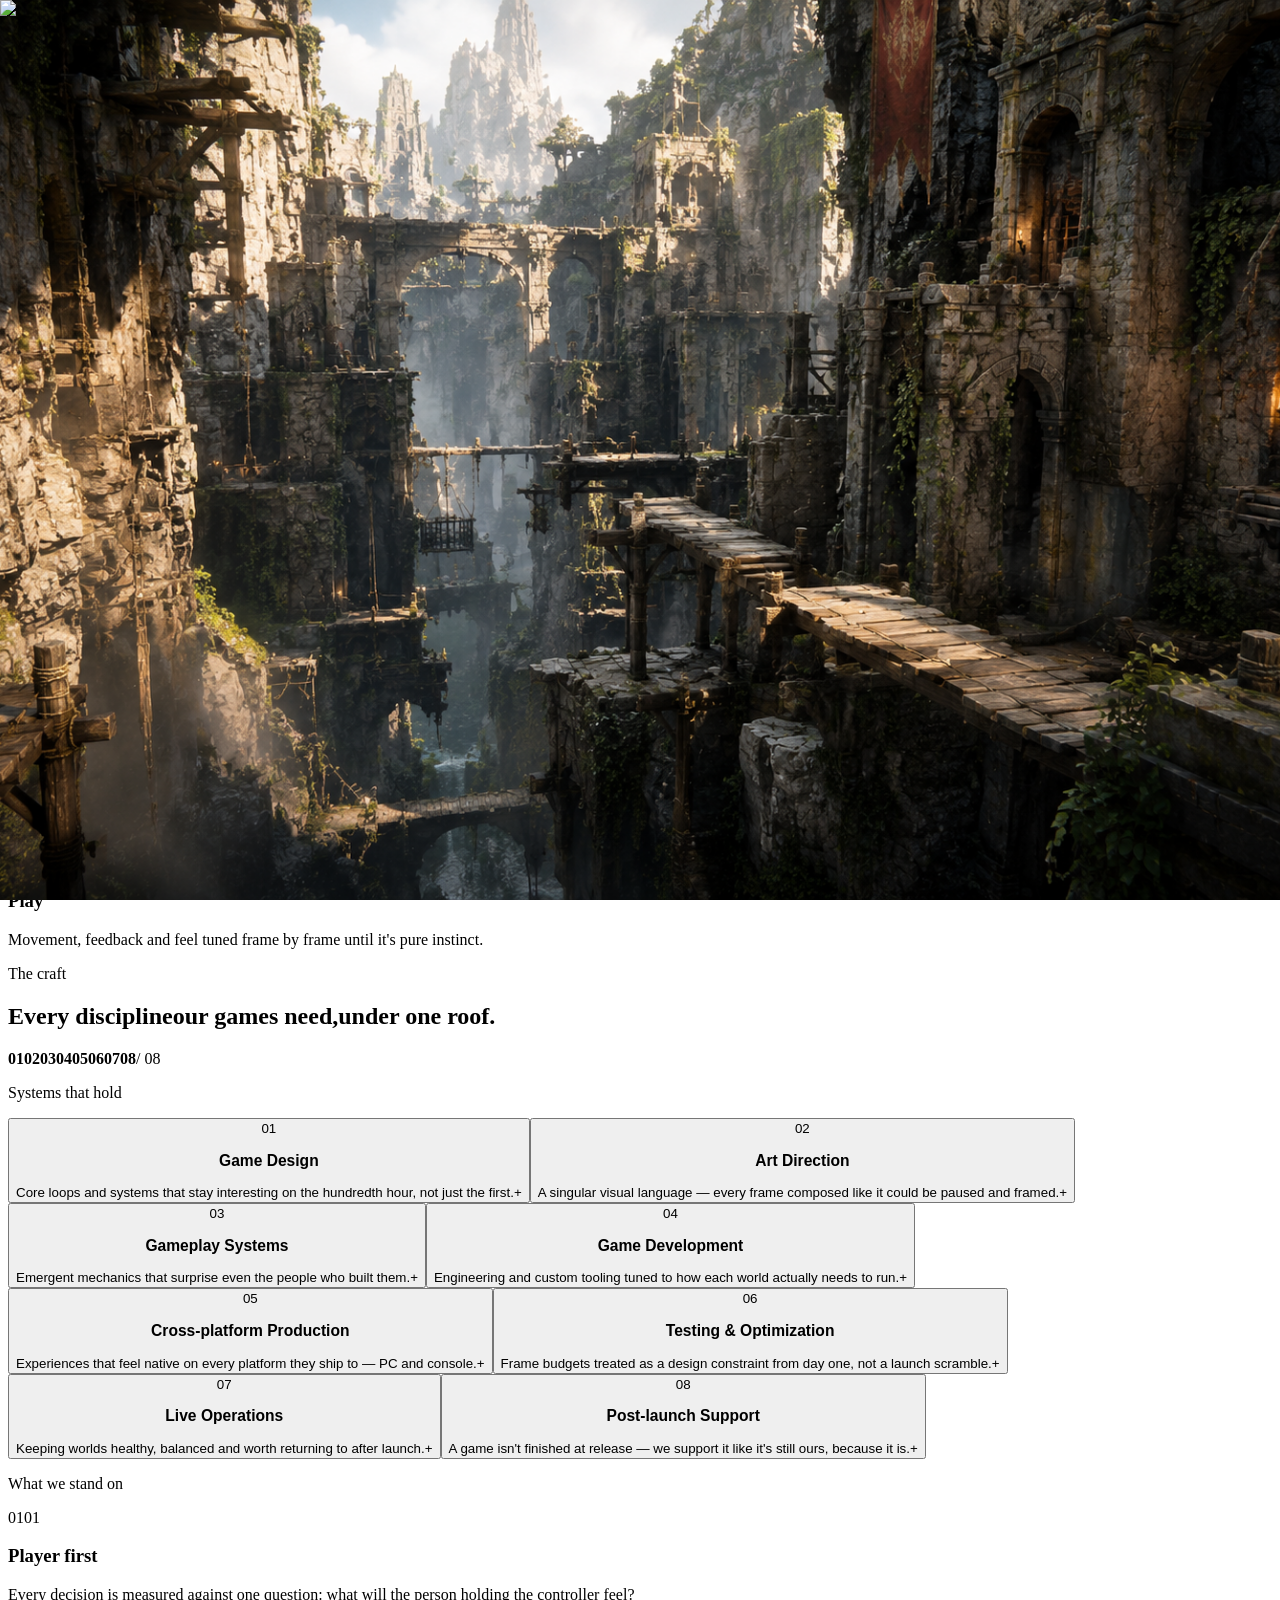
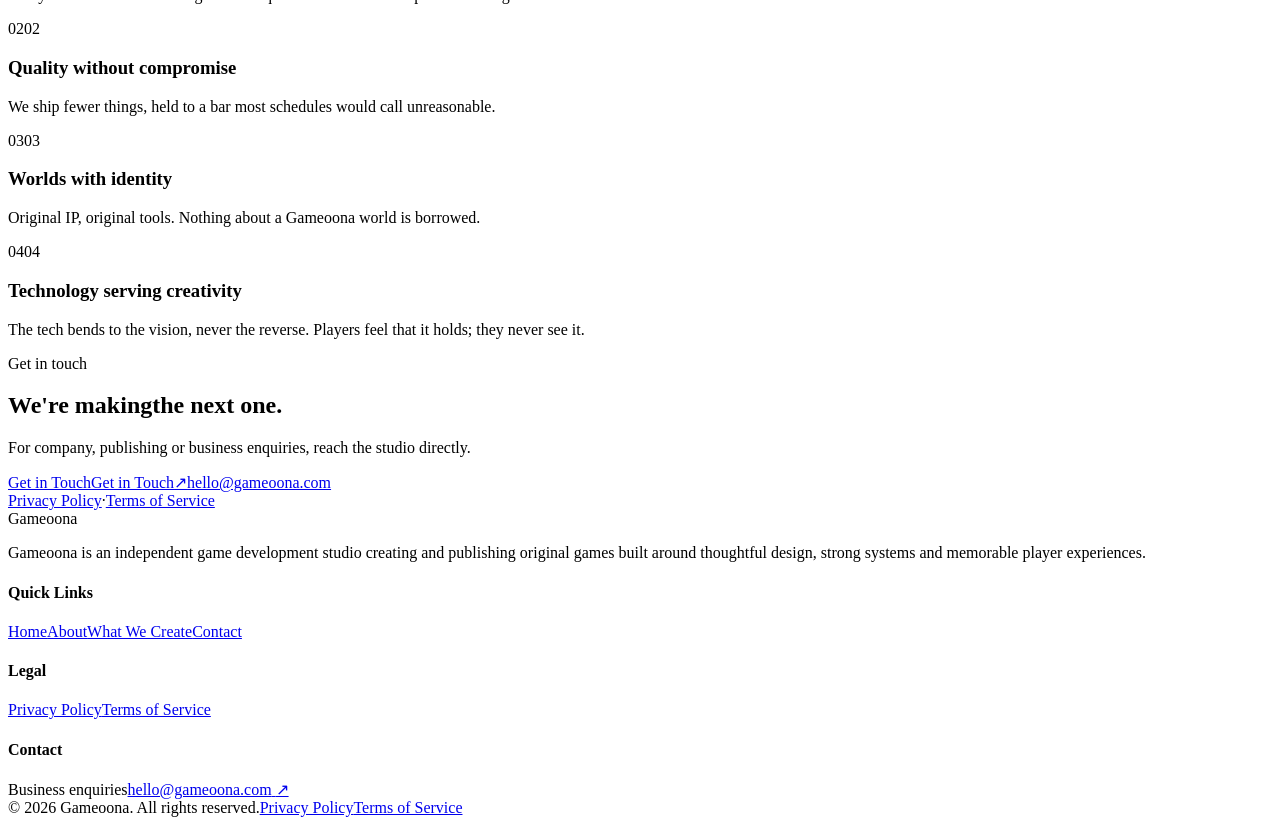
==== index.html @ 7d23e883 "Add files via upload" ====
<!DOCTYPE html><html lang="en"><head><meta charSet="utf-8"/><meta name="viewport" content="width=device-width, initial-scale=1"/><link rel="preload" as="image" href="/1.png" fetchPriority="high"/><link rel="preload" as="image" href="/2.png" fetchPriority="high"/><link rel="preload" as="image" href="/3.png" fetchPriority="high"/><link rel="preload" as="image" href="/4.png" fetchPriority="high"/><link rel="preload" as="image" href="/craft/1.png" fetchPriority="high"/><link rel="preload" as="image" href="/craft/2.png" fetchPriority="high"/><link rel="preload" as="image" href="/craft/3.png" fetchPriority="high"/><link rel="preload" as="image" href="/craft/4.png" fetchPriority="high"/><link rel="preload" as="image" href="/craft/5.png" fetchPriority="high"/><link rel="preload" as="image" href="/craft/6.png" fetchPriority="high"/><link rel="preload" as="image" href="/craft/7.png" fetchPriority="high"/><link rel="preload" as="image" href="/craft/8.png" fetchPriority="high"/><link rel="stylesheet" href="/_next/static/css/7103b9f3a4c40c11.css" data-precedence="next"/><link rel="preload" as="script" fetchPriority="low" href="/_next/static/chunks/webpack-c81f7fd28659d64f.js"/><script src="/_next/static/chunks/fd9d1056-805ce2f024bd6d69.js" async=""></script><script src="/_next/static/chunks/117-e9a2f00014641e7a.js" async=""></script><script src="/_next/static/chunks/main-app-526514542cf8f30d.js" async=""></script><script src="/_next/static/chunks/c15bf2b0-7971b3d333b0cf68.js" async=""></script><script src="/_next/static/chunks/994-3647bd46915f6230.js" async=""></script><script src="/_next/static/chunks/284-f1a0d2b41ed24796.js" async=""></script><script src="/_next/static/chunks/145-cc721a6d0f3219e4.js" async=""></script><script src="/_next/static/chunks/app/page-325a786f42f9923d.js" async=""></script><script src="/_next/static/chunks/app/layout-a9d762c11824424a.js" async=""></script><meta name="theme-color" content="#0A0A0A"/><title>Gameoona — Independent Game Development Studio</title><meta name="description" content="Gameoona Technologies LLC is an independent game development studio that creates and publishes its own original games and immersive interactive worlds."/><meta property="og:title" content="Gameoona — Independent Game Development Studio"/><meta property="og:description" content="Gameoona Technologies LLC is an independent game development studio creating and publishing its own original games."/><meta property="og:site_name" content="Gameoona"/><meta property="og:type" content="website"/><meta name="twitter:card" content="summary"/><meta name="twitter:title" content="Gameoona — Independent Game Development Studio"/><meta name="twitter:description" content="Gameoona Technologies LLC is an independent game development studio creating and publishing its own original games."/><link rel="icon" href="/favicon.svg"/><script src="/_next/static/chunks/polyfills-42372ed130431b0a.js" noModule=""></script></head><body><noscript><style>
            [data-fade],[data-stagger]&gt;*{opacity:1!important}
            .line-mask&gt;span,[data-hl]&gt;span{transform:none!important}
            .hero__bg{opacity:1!important}
            .w{opacity:1!important}
          </style></noscript><a href="#main" class="skip">Skip to content</a><header class="header"><div class="header__inner"><a class="brand" aria-label="Gameoona home" href="/"><span class="mk" aria-hidden="true"></span>GAMEOONA</a><nav class="nav" aria-label="Primary"><a aria-current="page" href="/">Home</a><a href="/privacy/">Privacy</a><a href="/terms/">Terms</a></nav><div class="header__right"><a class="tlink" href="mailto:hello@gameoona.com">Get in touch <span class="arrow" aria-hidden="true">↗</span></a><button class="burger" aria-label="Open menu" aria-expanded="false" aria-controls="mobile-menu"><span></span><span></span></button></div></div></header><div class="menu" id="mobile-menu" role="dialog" aria-modal="false" aria-hidden="true"><nav class="menu__links" aria-label="Mobile"><a href="/">Home</a><a href="/privacy/">Privacy</a><a href="/terms/">Terms</a><a href="mailto:hello@gameoona.com">Contact</a></nav><div class="menu__foot"><span>Gameoona Technologies LLC</span><span>hello@gameoona.com</span></div></div><main id="main"><section class="hero"><div class="hero__bg" aria-hidden="true"></div><div class="wrap hero__inner"><div class="hero__content"><p class="hero__eyebrow" data-hero-fade="true" data-hero-label="true">Independent Game Development Studio</p><h1 class="hero__title"><span class="line-mask" data-hl="true"><span>We make</span></span><span class="line-mask" data-hl="true"><span>worlds worth</span></span><span class="line-mask" data-hl="true"><span><em>remembering</em>.</span></span></h1><p class="hero__copy" data-hero-fade="true" data-hero-copy="true">Gameoona Technologies LLC is an independent game development studio. We create and publish our own original games — immersive worlds designed around a single feeling, then built outward from it.</p><div class="hero__actions" data-hero-fade="true" data-hero-actions="true"><span style="display:inline-flex;transition:transform .4s cubic-bezier(.16,1,.3,1)"><a href="#contact" class="btn"><span class="btn__label"><span>Get in touch</span><span>Get in touch</span></span><span class="arrow" aria-hidden="true">↗</span></a></span><a href="#studio-statement" class="btn-sec">Learn about Gameoona</a></div></div></div></section><div class="marquee" aria-hidden="true"><div class="marquee__track"><span>Original Games</span><span>Immersive Worlds</span><span>Gameplay Craft</span><span>Player Experience</span><span>Made In-House</span><span>Original Games</span><span>Immersive Worlds</span><span>Gameplay Craft</span><span>Player Experience</span><span>Made In-House</span></div></div><section class="bg-warm pad-y" aria-labelledby="studio-statement"><div class="wrap grid12"><p class="label label--line statement__label" data-fade="true">The studio</p><h2 id="studio-statement" class="statement__big"><span data-words="true">Anyone can ship a game. We are here to make the one you replay in your head years later — the world, the weight of a choice, the exact second everything changed.</span></h2><p class="statement__para" data-fade="true">We design the emotion before the mechanic, build our own worlds and tools, and hold every release to a single standard: it has to be remembered.</p></div></section><section class="hproj bg-black" id="work" aria-label="What the studio obsesses over"><div class="hproj__pin"><h2 class="hproj__title">What we obsess over</h2><div class="hproj__track"><article class="hpanel is-active" data-cursor="Drag"><div class="hpanel__media"><img alt="Atmosphere" fetchPriority="high" decoding="async" data-nimg="fill" style="position:absolute;height:100%;width:100%;left:0;top:0;right:0;bottom:0;object-fit:cover;object-position:center;color:transparent" src="/1.png"/></div><div class="hpanel__overlay"></div><div class="hpanel__inner"><span class="num">01<!-- --> / 0<!-- -->4</span><h3>Atmosphere</h3><p>Worlds you feel before you understand them — mood, light and silence doing the heavy lifting.</p></div></article><article class="hpanel" data-cursor="Drag"><div class="hpanel__media"><img alt="Systems" fetchPriority="high" decoding="async" data-nimg="fill" style="position:absolute;height:100%;width:100%;left:0;top:0;right:0;bottom:0;object-fit:cover;object-position:center;color:transparent" src="/2.png"/></div><div class="hpanel__overlay"></div><div class="hpanel__inner"><span class="num">02<!-- --> / 0<!-- -->4</span><h3>Systems</h3><p>Mechanics deep enough to surprise even the people who built them.</p></div></article><article class="hpanel" data-cursor="Drag"><div class="hpanel__media"><img alt="Story" fetchPriority="high" decoding="async" data-nimg="fill" style="position:absolute;height:100%;width:100%;left:0;top:0;right:0;bottom:0;object-fit:cover;object-position:center;color:transparent" src="/3.png"/></div><div class="hpanel__overlay"></div><div class="hpanel__inner"><span class="num">03<!-- --> / 0<!-- -->4</span><h3>Story</h3><p>Moments and choices that cost the player something real.</p></div></article><article class="hpanel" data-cursor="Drag"><div class="hpanel__media"><img alt="Play" fetchPriority="high" decoding="async" data-nimg="fill" style="position:absolute;height:100%;width:100%;left:0;top:0;right:0;bottom:0;object-fit:cover;object-position:center;color:transparent" src="/4.png"/></div><div class="hpanel__overlay"></div><div class="hpanel__inner"><span class="num">04<!-- --> / 0<!-- -->4</span><h3>Play</h3><p>Movement, feedback and feel tuned frame by frame until it&#x27;s pure instinct.</p></div></article></div><div class="hproj__progress"><i></i></div></div></section><section class="caps bg-warm2" aria-labelledby="capes-title"><div class="caps__sticky"><div class="caps__heading"><p class="label label--line" data-fade="true">The craft</p><h2 class="caps__heading-t" id="capes-title" data-reveal=""><span class="line-mask"><span>Every discipline</span></span><span class="line-mask"><span>our games need,</span></span><span class="line-mask"><span>under one roof.</span></span></h2></div><div class="caps__content"><div class="capes__visual"><div class="vis is-active"><img alt="Game design" fetchPriority="high" decoding="async" data-nimg="fill" style="position:absolute;height:100%;width:100%;left:0;top:0;right:0;bottom:0;object-fit:cover;object-position:center;color:transparent" src="/craft/1.png"/></div><div class="vis"><img alt="Art direction" fetchPriority="high" decoding="async" data-nimg="fill" style="position:absolute;height:100%;width:100%;left:0;top:0;right:0;bottom:0;object-fit:cover;object-position:center;color:transparent" src="/craft/2.png"/></div><div class="vis"><img alt="Gameplay systems" fetchPriority="high" decoding="async" data-nimg="fill" style="position:absolute;height:100%;width:100%;left:0;top:0;right:0;bottom:0;object-fit:cover;object-position:center;color:transparent" src="/craft/3.png"/></div><div class="vis"><img alt="Game development" fetchPriority="high" decoding="async" data-nimg="fill" style="position:absolute;height:100%;width:100%;left:0;top:0;right:0;bottom:0;object-fit:cover;object-position:center;color:transparent" src="/craft/4.png"/></div><div class="vis"><img alt="Cross-platform production" fetchPriority="high" decoding="async" data-nimg="fill" style="position:absolute;height:100%;width:100%;left:0;top:0;right:0;bottom:0;object-fit:cover;object-position:center;color:transparent" src="/craft/5.png"/></div><div class="vis"><img alt="Testing and optimization" fetchPriority="high" decoding="async" data-nimg="fill" style="position:absolute;height:100%;width:100%;left:0;top:0;right:0;bottom:0;object-fit:cover;object-position:center;color:transparent" src="/craft/6.png"/></div><div class="vis"><img alt="Live operations" fetchPriority="high" decoding="async" data-nimg="fill" style="position:absolute;height:100%;width:100%;left:0;top:0;right:0;bottom:0;object-fit:cover;object-position:center;color:transparent" src="/craft/7.png"/></div><div class="vis"><img alt="Post-launch support" fetchPriority="high" decoding="async" data-nimg="fill" style="position:absolute;height:100%;width:100%;left:0;top:0;right:0;bottom:0;object-fit:cover;object-position:center;color:transparent" src="/craft/8.png"/></div><div class="capes__hud" aria-hidden="true"><div class="capes__counter"><span class="capes__count"><span class="roll"><b>01</b><b>02</b><b>03</b><b>04</b><b>05</b><b>06</b><b>07</b><b>08</b></span></span><span class="capes__count-total">/ <!-- -->08</span></div><p class="capes__caption">Systems that hold</p></div><div class="capes__progress" aria-hidden="true"><i></i></div></div><div class="capes__list" role="list"><button type="button" class="cape is-active" role="listitem" aria-expanded="true"><span class="no">01</span><span class="cape__t"><h3>Game Design</h3><span class="cape__desc"><span>Core loops and systems that stay interesting on the hundredth hour, not just the first.</span></span></span><span class="plus" aria-hidden="true">+</span></button><button type="button" class="cape" role="listitem" aria-expanded="false"><span class="no">02</span><span class="cape__t"><h3>Art Direction</h3><span class="cape__desc"><span>A singular visual language — every frame composed like it could be paused and framed.</span></span></span><span class="plus" aria-hidden="true">+</span></button><button type="button" class="cape" role="listitem" aria-expanded="false"><span class="no">03</span><span class="cape__t"><h3>Gameplay Systems</h3><span class="cape__desc"><span>Emergent mechanics that surprise even the people who built them.</span></span></span><span class="plus" aria-hidden="true">+</span></button><button type="button" class="cape" role="listitem" aria-expanded="false"><span class="no">04</span><span class="cape__t"><h3>Game Development</h3><span class="cape__desc"><span>Engineering and custom tooling tuned to how each world actually needs to run.</span></span></span><span class="plus" aria-hidden="true">+</span></button><button type="button" class="cape" role="listitem" aria-expanded="false"><span class="no">05</span><span class="cape__t"><h3>Cross-platform Production</h3><span class="cape__desc"><span>Experiences that feel native on every platform they ship to — PC and console.</span></span></span><span class="plus" aria-hidden="true">+</span></button><button type="button" class="cape" role="listitem" aria-expanded="false"><span class="no">06</span><span class="cape__t"><h3>Testing &amp; Optimization</h3><span class="cape__desc"><span>Frame budgets treated as a design constraint from day one, not a launch scramble.</span></span></span><span class="plus" aria-hidden="true">+</span></button><button type="button" class="cape" role="listitem" aria-expanded="false"><span class="no">07</span><span class="cape__t"><h3>Live Operations</h3><span class="cape__desc"><span>Keeping worlds healthy, balanced and worth returning to after launch.</span></span></span><span class="plus" aria-hidden="true">+</span></button><button type="button" class="cape" role="listitem" aria-expanded="false"><span class="no">08</span><span class="cape__t"><h3>Post-launch Support</h3><span class="cape__desc"><span>A game isn&#x27;t finished at release — we support it like it&#x27;s still ours, because it is.</span></span></span><span class="plus" aria-hidden="true">+</span></button></div></div></div></section><section class="stand bg-warm" aria-labelledby="stand-title"><div class="stand__stage"><div class="wrap stand__head"><p class="label label--line stand__label" id="stand-title">What we stand on</p><span class="stand__progress" aria-hidden="true"><i></i></span></div><div class="stand__cross" aria-hidden="true"></div><div class="wrap stand__grid"><div class="principle p0"><span class="principle__bg" aria-hidden="true">01</span><span class="principle__no">01</span><h3 class="principle__title">Player first</h3><p class="principle__text">Every decision is measured against one question: what will the person holding the controller feel?</p><span class="principle__line" aria-hidden="true"></span></div><div class="principle p1"><span class="principle__bg" aria-hidden="true">02</span><span class="principle__no">02</span><h3 class="principle__title">Quality without compromise</h3><p class="principle__text">We ship fewer things, held to a bar most schedules would call unreasonable.</p><span class="principle__line" aria-hidden="true"></span></div><div class="principle p2"><span class="principle__bg" aria-hidden="true">03</span><span class="principle__no">03</span><h3 class="principle__title">Worlds with identity</h3><p class="principle__text">Original IP, original tools. Nothing about a Gameoona world is borrowed.</p><span class="principle__line" aria-hidden="true"></span></div><div class="principle p3"><span class="principle__bg" aria-hidden="true">04</span><span class="principle__no">04</span><h3 class="principle__title">Technology serving creativity</h3><p class="principle__text">The tech bends to the vision, never the reverse. Players feel that it holds; they never see it.</p><span class="principle__line" aria-hidden="true"></span></div></div></div></section><section class="cta pad-y" id="contact" aria-labelledby="contact-title"><div class="cta__spot" aria-hidden="true"></div><div class="wrap cta__inner"><p class="label cta__label" data-fade="true">Get in touch</p><h2 class="cta__title" id="contact-title" data-reveal=""><span class="line-mask"><span>We're making</span></span><span class="line-mask"><span>the next one.</span></span></h2><p class="cta__copy" data-fade="true">For company, publishing or business enquiries, reach the studio directly.</p><div class="cta__actions" data-fade="true" data-delay="0.05"><span style="display:inline-flex;transition:transform .4s cubic-bezier(.16,1,.3,1)"><a href="mailto:hello@gameoona.com" class="btn"><span class="btn__label"><span>Get in Touch</span><span>Get in Touch</span></span><span class="arrow" aria-hidden="true">↗</span></a></span><a class="cta__mail" href="mailto:hello@gameoona.com">hello@gameoona.com</a></div><div class="cta__links" data-fade="true" data-delay="0.1"><a class="cta__link" href="/privacy/">Privacy Policy</a><span class="cta__dot" aria-hidden="true">·</span><a class="cta__link" href="/terms/">Terms of Service</a></div></div></section></main><footer class="footer" role="contentinfo"><div class="wrap"><div class="footer__grid" data-stagger="true"><div class="footer__col footer__company"><span class="footer__brand"><span class="mk" aria-hidden="true"></span>Gameoona</span><p class="footer__desc">Gameoona is an independent game development studio creating and publishing original games built around thoughtful design, strong systems and memorable player experiences.</p></div><nav class="footer__col" aria-label="Quick links"><h4 class="footer__h">Quick Links</h4><a class="footer__link" href="/">Home</a><a class="footer__link" href="#studio-statement">About</a><a class="footer__link" href="#work">What We Create</a><a class="footer__link" href="#contact">Contact</a></nav><nav class="footer__col" aria-label="Legal"><h4 class="footer__h">Legal</h4><a class="footer__link" href="/privacy/">Privacy Policy</a><a class="footer__link" href="/terms/">Terms of Service</a></nav><div class="footer__col"><h4 class="footer__h">Contact</h4><span class="footer__k">Business enquiries</span><a class="footer__mail" href="mailto:hello@gameoona.com">hello@gameoona.com<!-- --> <span class="arrow" aria-hidden="true">↗</span></a></div></div><div class="footer__divider" data-divider="true"></div><div class="footer__bottom"><span data-fade="true">© <!-- -->2026<!-- --> Gameoona. All rights reserved.</span><span class="footer__legal" data-fade="true" data-delay="0.05"><a class="footer__link" href="/privacy/">Privacy Policy</a><a class="footer__link" href="/terms/">Terms of Service</a></span></div></div></footer><script src="/_next/static/chunks/webpack-c81f7fd28659d64f.js" async=""></script><script>(self.__next_f=self.__next_f||[]).push([0]);self.__next_f.push([2,null])</script><script>self.__next_f.push([1,"1:HL[\"/_next/static/css/7103b9f3a4c40c11.css\",\"style\"]\n"])</script><script>self.__next_f.push([1,"2:I[2846,[],\"\"]\n4:I[5402,[\"922\",\"static/chunks/c15bf2b0-7971b3d333b0cf68.js\",\"994\",\"static/chunks/994-3647bd46915f6230.js\",\"284\",\"static/chunks/284-f1a0d2b41ed24796.js\",\"145\",\"static/chunks/145-cc721a6d0f3219e4.js\",\"931\",\"static/chunks/app/page-325a786f42f9923d.js\"],\"default\"]\n5:I[9157,[\"922\",\"static/chunks/c15bf2b0-7971b3d333b0cf68.js\",\"994\",\"static/chunks/994-3647bd46915f6230.js\",\"284\",\"static/chunks/284-f1a0d2b41ed24796.js\",\"145\",\"static/chunks/145-cc721a6d0f3219e4.js\",\"931\",\"static/chunks/app/page-325a786f42f9923d.js\"],\"default\"]\n6:I[4563,[\"922\",\"static/chunks/c15bf2b0-7971b3d333b0cf68.js\",\"994\",\"static/chunks/994-3647bd46915f6230.js\",\"284\",\"static/chunks/284-f1a0d2b41ed24796.js\",\"145\",\"static/chunks/145-cc721a6d0f3219e4.js\",\"931\",\"static/chunks/app/page-325a786f42f9923d.js\"],\"default\"]\n7:I[4263,[\"922\",\"static/chunks/c15bf2b0-7971b3d333b0cf68.js\",\"994\",\"static/chunks/994-3647bd46915f6230.js\",\"284\",\"static/chunks/284-f1a0d2b41ed24796.js\",\"145\",\"static/chunks/145-cc721a6d0f3219e4.js\",\"931\",\"static/chunks/app/page-325a786f42f9923d.js\"],\"default\"]\n8:I[1284,[\"922\",\"static/chunks/c15bf2b0-7971b3d333b0cf68.js\",\"994\",\"static/chunks/994-3647bd46915f6230.js\",\"284\",\"static/chunks/284-f1a0d2b41ed24796.js\",\"145\",\"static/chunks/145-cc721a6d0f3219e4.js\",\"931\",\"static/chunks/app/page-325a786f42f9923d.js\"],\"default\"]\n9:I[2157,[\"922\",\"static/chunks/c15bf2b0-7971b3d333b0cf68.js\",\"994\",\"static/chunks/994-3647bd46915f6230.js\",\"284\",\"static/chunks/284-f1a0d2b41ed24796.js\",\"145\",\"static/chunks/145-cc721a6d0f3219e4.js\",\"931\",\"static/chunks/app/page-325a786f42f9923d.js\"],\"default\"]\na:I[2064,[\"922\",\"static/chunks/c15bf2b0-7971b3d333b0cf68.js\",\"994\",\"static/chunks/994-3647bd46915f6230.js\",\"284\",\"static/chunks/284-f1a0d2b41ed24796.js\",\"185\",\"static/chunks/app/layout-a9d762c11824424a.js\"],\"default\"]\nb:I[9293,[\"922\",\"static/chunks/c15bf2b0-7971b3d333b0cf68.js\",\"994\",\"static/chunks/994-3647bd46915f6230.js\",\"284\",\"static/chunks/284-f1a0d2b41ed24796.js\",\"185\",\"static/chunks/app/layout-a9d762c11824424a.js\"],\"default\"]\nc:I[4707,[],\"\"]\nd:I[6423"])</script><script>self.__next_f.push([1,",[],\"\"]\ne:I[4414,[\"922\",\"static/chunks/c15bf2b0-7971b3d333b0cf68.js\",\"994\",\"static/chunks/994-3647bd46915f6230.js\",\"284\",\"static/chunks/284-f1a0d2b41ed24796.js\",\"185\",\"static/chunks/app/layout-a9d762c11824424a.js\"],\"default\"]\n10:I[1060,[],\"\"]\n11:[]\n"])</script><script>self.__next_f.push([1,"0:[\"$\",\"$L2\",null,{\"buildId\":\"dMvvdF7vJ3RlFGLpKsPCh\",\"assetPrefix\":\"\",\"urlParts\":[\"\",\"\"],\"initialTree\":[\"\",{\"children\":[\"__PAGE__\",{}]},\"$undefined\",\"$undefined\",true],\"initialSeedData\":[\"\",{\"children\":[\"__PAGE__\",{},[[\"$L3\",[[\"$\",\"$L4\",null,{}],[\"$\",\"$L5\",null,{}],[\"$\",\"div\",null,{\"className\":\"marquee\",\"aria-hidden\":\"true\",\"children\":[\"$\",\"div\",null,{\"className\":\"marquee__track\",\"children\":[[\"$\",\"span\",\"0\",{\"children\":\"Original Games\"}],[\"$\",\"span\",\"1\",{\"children\":\"Immersive Worlds\"}],[\"$\",\"span\",\"2\",{\"children\":\"Gameplay Craft\"}],[\"$\",\"span\",\"3\",{\"children\":\"Player Experience\"}],[\"$\",\"span\",\"4\",{\"children\":\"Made In-House\"}],[\"$\",\"span\",\"5\",{\"children\":\"Original Games\"}],[\"$\",\"span\",\"6\",{\"children\":\"Immersive Worlds\"}],[\"$\",\"span\",\"7\",{\"children\":\"Gameplay Craft\"}],[\"$\",\"span\",\"8\",{\"children\":\"Player Experience\"}],[\"$\",\"span\",\"9\",{\"children\":\"Made In-House\"}]]}]}],[\"$\",\"section\",null,{\"className\":\"bg-warm pad-y\",\"aria-labelledby\":\"studio-statement\",\"children\":[\"$\",\"div\",null,{\"className\":\"wrap grid12\",\"children\":[[\"$\",\"p\",null,{\"className\":\"label label--line statement__label\",\"data-fade\":true,\"children\":\"The studio\"}],[\"$\",\"h2\",null,{\"id\":\"studio-statement\",\"className\":\"statement__big\",\"children\":[\"$\",\"span\",null,{\"data-words\":true,\"children\":\"Anyone can ship a game. We are here to make the one you replay in your head years later — the world, the weight of a choice, the exact second everything changed.\"}]}],[\"$\",\"p\",null,{\"className\":\"statement__para\",\"data-fade\":true,\"children\":\"We design the emotion before the mechanic, build our own worlds and tools, and hold every release to a single standard: it has to be remembered.\"}]]}]}],[\"$\",\"$L6\",null,{}],[\"$\",\"$L7\",null,{}],[\"$\",\"$L8\",null,{}],[\"$\",\"$L9\",null,{}]],null],null],null]},[[[[\"$\",\"link\",\"0\",{\"rel\":\"stylesheet\",\"href\":\"/_next/static/css/7103b9f3a4c40c11.css\",\"precedence\":\"next\",\"crossOrigin\":\"$undefined\"}]],[\"$\",\"html\",null,{\"lang\":\"en\",\"children\":[\"$\",\"body\",null,{\"children\":[[\"$\",\"noscript\",null,{\"children\":[\"$\",\"style\",null,{\"children\":\"\\n            [data-fade],[data-stagger]\u003e*{opacity:1!important}\\n            .line-mask\u003espan,[data-hl]\u003espan{transform:none!important}\\n            .hero__bg{opacity:1!important}\\n            .w{opacity:1!important}\\n          \"}]}],[\"$\",\"a\",null,{\"href\":\"#main\",\"className\":\"skip\",\"children\":\"Skip to content\"}],[\"$\",\"$La\",null,{\"children\":[[\"$\",\"$Lb\",null,{}],[\"$\",\"main\",null,{\"id\":\"main\",\"children\":[\"$\",\"$Lc\",null,{\"parallelRouterKey\":\"children\",\"segmentPath\":[\"children\"],\"error\":\"$undefined\",\"errorStyles\":\"$undefined\",\"errorScripts\":\"$undefined\",\"template\":[\"$\",\"$Ld\",null,{}],\"templateStyles\":\"$undefined\",\"templateScripts\":\"$undefined\",\"notFound\":[[\"$\",\"title\",null,{\"children\":\"404: This page could not be found.\"}],[\"$\",\"div\",null,{\"style\":{\"fontFamily\":\"system-ui,\\\"Segoe UI\\\",Roboto,Helvetica,Arial,sans-serif,\\\"Apple Color Emoji\\\",\\\"Segoe UI Emoji\\\"\",\"height\":\"100vh\",\"textAlign\":\"center\",\"display\":\"flex\",\"flexDirection\":\"column\",\"alignItems\":\"center\",\"justifyContent\":\"center\"},\"children\":[\"$\",\"div\",null,{\"children\":[[\"$\",\"style\",null,{\"dangerouslySetInnerHTML\":{\"__html\":\"body{color:#000;background:#fff;margin:0}.next-error-h1{border-right:1px solid rgba(0,0,0,.3)}@media (prefers-color-scheme:dark){body{color:#fff;background:#000}.next-error-h1{border-right:1px solid rgba(255,255,255,.3)}}\"}}],[\"$\",\"h1\",null,{\"className\":\"next-error-h1\",\"style\":{\"display\":\"inline-block\",\"margin\":\"0 20px 0 0\",\"padding\":\"0 23px 0 0\",\"fontSize\":24,\"fontWeight\":500,\"verticalAlign\":\"top\",\"lineHeight\":\"49px\"},\"children\":\"404\"}],[\"$\",\"div\",null,{\"style\":{\"display\":\"inline-block\"},\"children\":[\"$\",\"h2\",null,{\"style\":{\"fontSize\":14,\"fontWeight\":400,\"lineHeight\":\"49px\",\"margin\":0},\"children\":\"This page could not be found.\"}]}]]}]}]],\"notFoundStyles\":[]}]}],[\"$\",\"footer\",null,{\"className\":\"footer\",\"role\":\"contentinfo\",\"children\":[\"$\",\"div\",null,{\"className\":\"wrap\",\"children\":[[\"$\",\"div\",null,{\"className\":\"footer__grid\",\"data-stagger\":true,\"children\":[[\"$\",\"div\",null,{\"className\":\"footer__col footer__company\",\"children\":[[\"$\",\"span\",null,{\"className\":\"footer__brand\",\"children\":[[\"$\",\"span\",null,{\"className\":\"mk\",\"aria-hidden\":\"true\"}],\"Gameoona\"]}],[\"$\",\"p\",null,{\"className\":\"footer__desc\",\"children\":\"Gameoona is an independent game development studio creating and publishing original games built around thoughtful design, strong systems and memorable player experiences.\"}]]}],[\"$\",\"nav\",null,{\"className\":\"footer__col\",\"aria-label\":\"Quick links\",\"children\":[[\"$\",\"h4\",null,{\"className\":\"footer__h\",\"children\":\"Quick Links\"}],[\"$\",\"$Le\",null,{\"className\":\"footer__link\",\"href\":\"/\",\"children\":\"Home\"}],[\"$\",\"a\",null,{\"className\":\"footer__link\",\"href\":\"#studio-statement\",\"children\":\"About\"}],[\"$\",\"a\",null,{\"className\":\"footer__link\",\"href\":\"#work\",\"children\":\"What We Create\"}],[\"$\",\"a\",null,{\"className\":\"footer__link\",\"href\":\"#contact\",\"children\":\"Contact\"}]]}],[\"$\",\"nav\",null,{\"className\":\"footer__col\",\"aria-label\":\"Legal\",\"children\":[[\"$\",\"h4\",null,{\"className\":\"footer__h\",\"children\":\"Legal\"}],[\"$\",\"$Le\",null,{\"className\":\"footer__link\",\"href\":\"/privacy\",\"children\":\"Privacy Policy\"}],[\"$\",\"$Le\",null,{\"className\":\"footer__link\",\"href\":\"/terms\",\"children\":\"Terms of Service\"}]]}],[\"$\",\"div\",null,{\"className\":\"footer__col\",\"children\":[[\"$\",\"h4\",null,{\"className\":\"footer__h\",\"children\":\"Contact\"}],[\"$\",\"span\",null,{\"className\":\"footer__k\",\"children\":\"Business enquiries\"}],[\"$\",\"a\",null,{\"className\":\"footer__mail\",\"href\":\"mailto:hello@gameoona.com\",\"children\":[\"hello@gameoona.com\",\" \",[\"$\",\"span\",null,{\"className\":\"arrow\",\"aria-hidden\":\"true\",\"children\":\"↗\"}]]}]]}]]}],[\"$\",\"div\",null,{\"className\":\"footer__divider\",\"data-divider\":true}],[\"$\",\"div\",null,{\"className\":\"footer__bottom\",\"children\":[[\"$\",\"span\",null,{\"data-fade\":true,\"children\":[\"© \",2026,\" Gameoona. All rights reserved.\"]}],[\"$\",\"span\",null,{\"className\":\"footer__legal\",\"data-fade\":true,\"data-delay\":\"0.05\",\"children\":[[\"$\",\"$Le\",null,{\"className\":\"footer__link\",\"href\":\"/privacy\",\"children\":\"Privacy Policy\"}],[\"$\",\"$Le\",null,{\"className\":\"footer__link\",\"href\":\"/terms\",\"children\":\"Terms of Service\"}]]}]]}]]}]}]]}]]}]}]],null],null],\"couldBeIntercepted\":false,\"initialHead\":[null,\"$Lf\"],\"globalErrorComponent\":\"$10\",\"missingSlots\":\"$W11\"}]\n"])</script><script>self.__next_f.push([1,"f:[[\"$\",\"meta\",\"0\",{\"name\":\"viewport\",\"content\":\"width=device-width, initial-scale=1\"}],[\"$\",\"meta\",\"1\",{\"name\":\"theme-color\",\"content\":\"#0A0A0A\"}],[\"$\",\"meta\",\"2\",{\"charSet\":\"utf-8\"}],[\"$\",\"title\",\"3\",{\"children\":\"Gameoona — Independent Game Development Studio\"}],[\"$\",\"meta\",\"4\",{\"name\":\"description\",\"content\":\"Gameoona Technologies LLC is an independent game development studio that creates and publishes its own original games and immersive interactive worlds.\"}],[\"$\",\"meta\",\"5\",{\"property\":\"og:title\",\"content\":\"Gameoona — Independent Game Development Studio\"}],[\"$\",\"meta\",\"6\",{\"property\":\"og:description\",\"content\":\"Gameoona Technologies LLC is an independent game development studio creating and publishing its own original games.\"}],[\"$\",\"meta\",\"7\",{\"property\":\"og:site_name\",\"content\":\"Gameoona\"}],[\"$\",\"meta\",\"8\",{\"property\":\"og:type\",\"content\":\"website\"}],[\"$\",\"meta\",\"9\",{\"name\":\"twitter:card\",\"content\":\"summary\"}],[\"$\",\"meta\",\"10\",{\"name\":\"twitter:title\",\"content\":\"Gameoona — Independent Game Development Studio\"}],[\"$\",\"meta\",\"11\",{\"name\":\"twitter:description\",\"content\":\"Gameoona Technologies LLC is an independent game development studio creating and publishing its own original games.\"}],[\"$\",\"link\",\"12\",{\"rel\":\"icon\",\"href\":\"/favicon.svg\"}]]\n3:null\n"])</script></body></html>
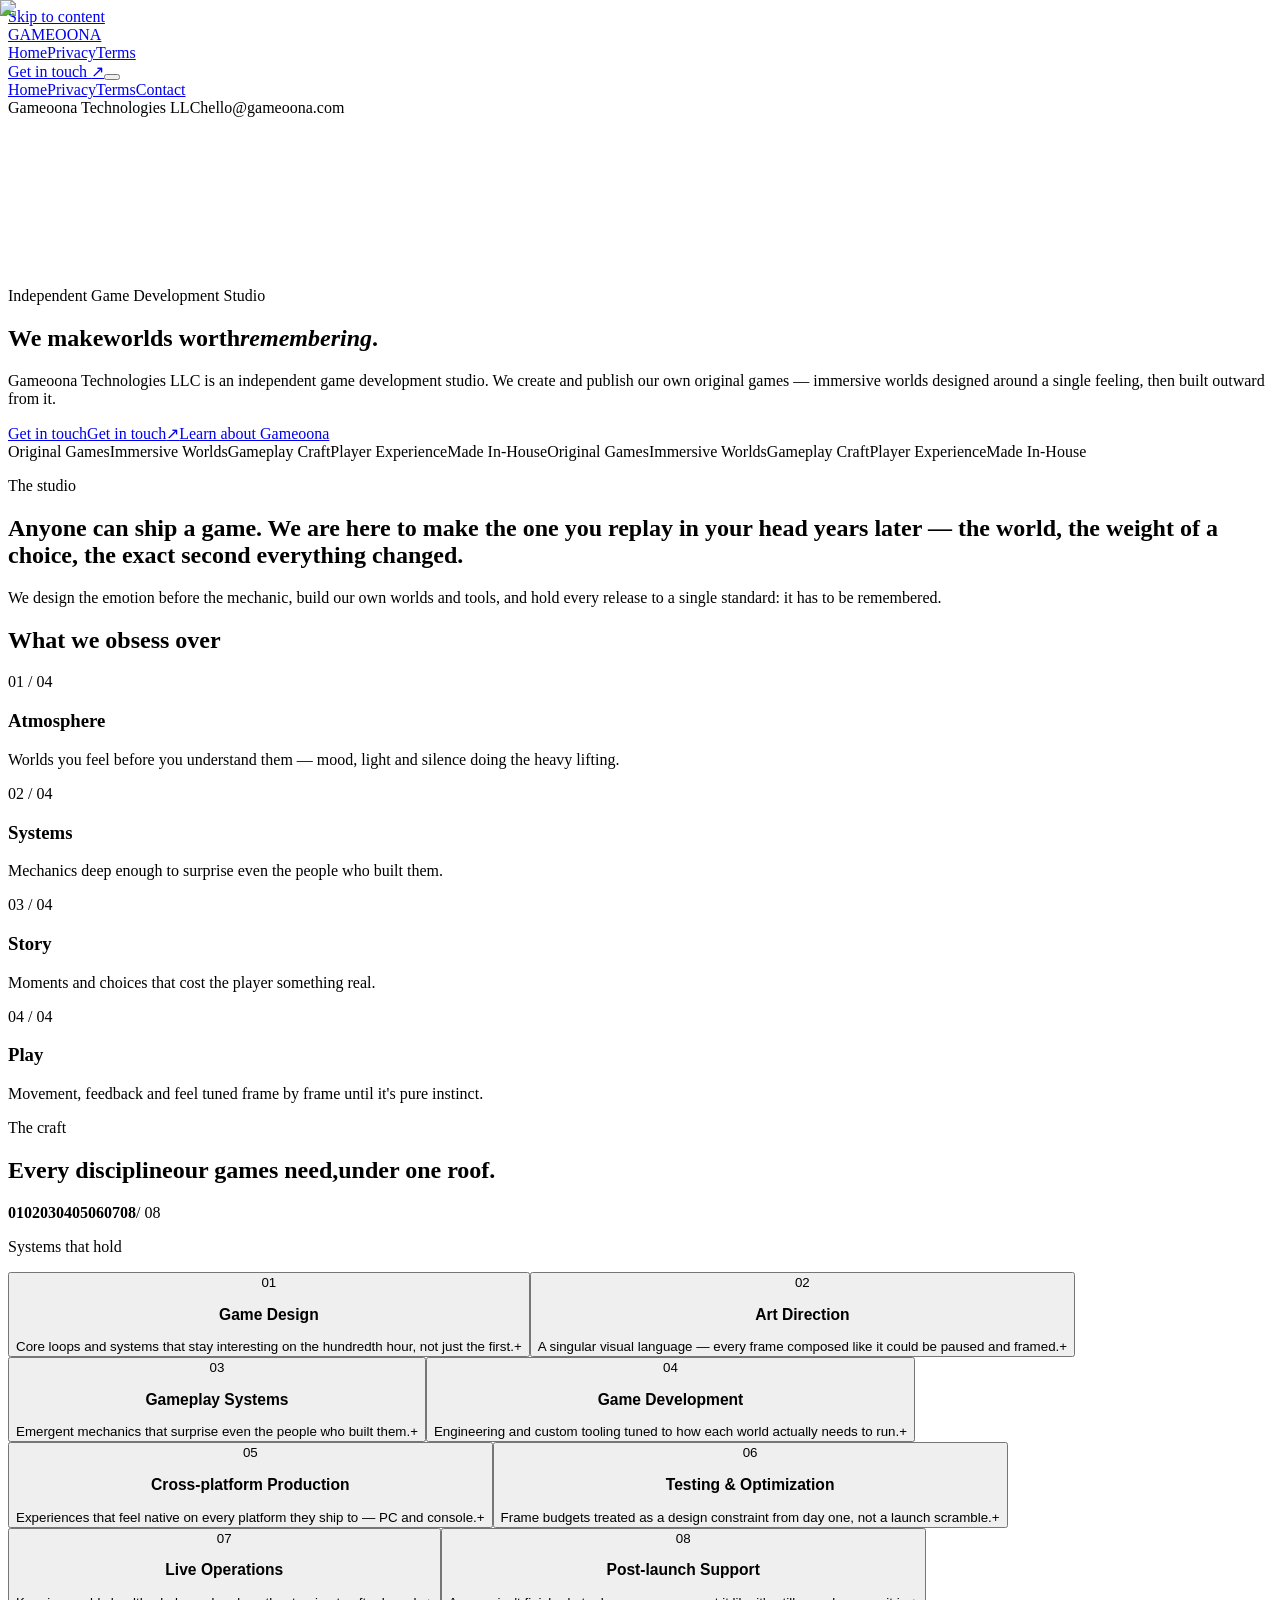
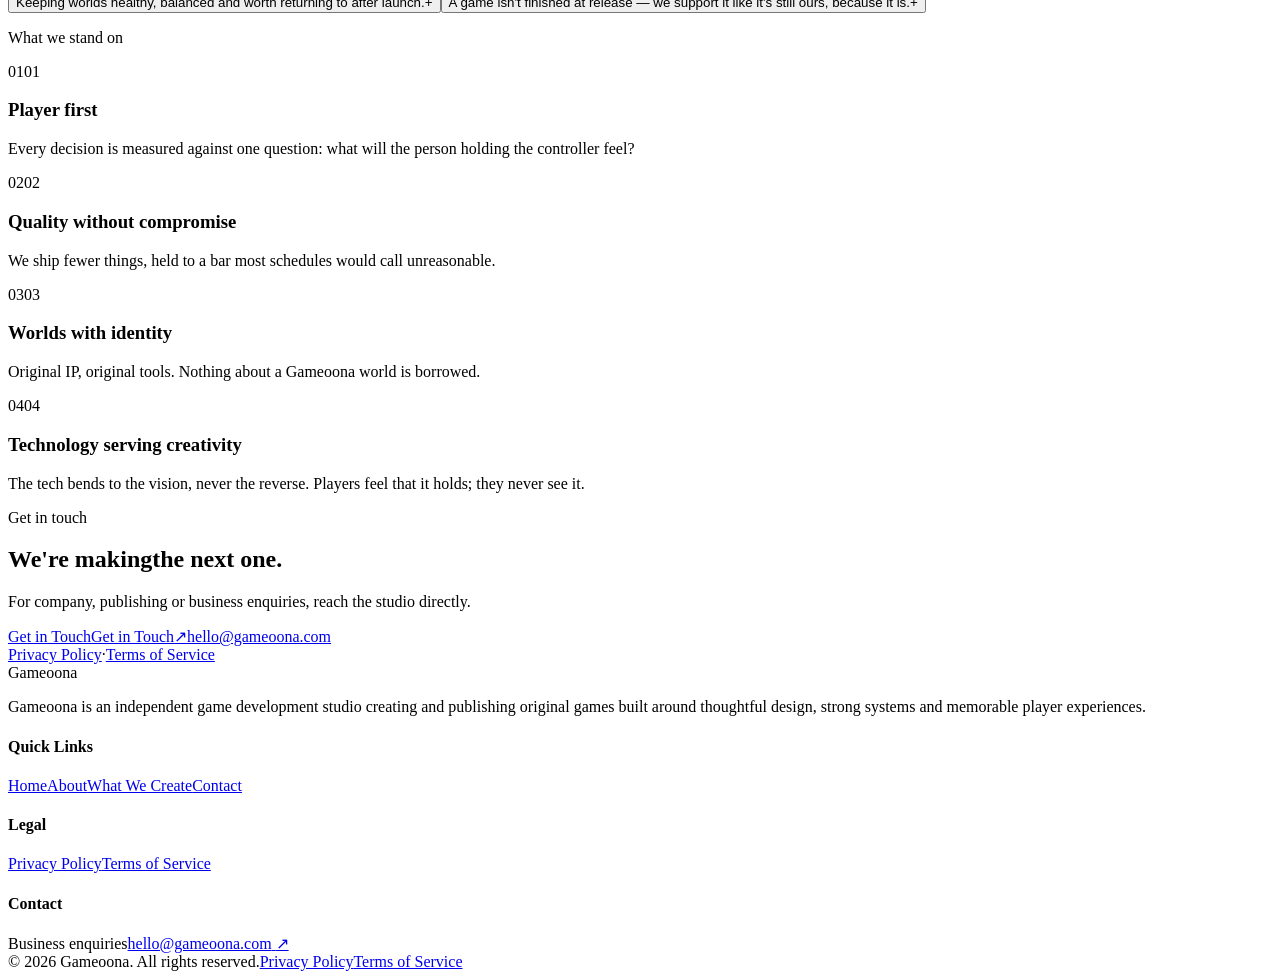
==== commit 37f67294: "Add files via upload" ====
--- a/index.html
+++ b/index.html
@@ -1,6 +1,6 @@
-<!DOCTYPE html><html lang="en"><head><meta charSet="utf-8"/><meta name="viewport" content="width=device-width, initial-scale=1"/><link rel="preload" as="image" href="/1.png" fetchPriority="high"/><link rel="preload" as="image" href="/2.png" fetchPriority="high"/><link rel="preload" as="image" href="/3.png" fetchPriority="high"/><link rel="preload" as="image" href="/4.png" fetchPriority="high"/><link rel="preload" as="image" href="/craft/1.png" fetchPriority="high"/><link rel="preload" as="image" href="/craft/2.png" fetchPriority="high"/><link rel="preload" as="image" href="/craft/3.png" fetchPriority="high"/><link rel="preload" as="image" href="/craft/4.png" fetchPriority="high"/><link rel="preload" as="image" href="/craft/5.png" fetchPriority="high"/><link rel="preload" as="image" href="/craft/6.png" fetchPriority="high"/><link rel="preload" as="image" href="/craft/7.png" fetchPriority="high"/><link rel="preload" as="image" href="/craft/8.png" fetchPriority="high"/><link rel="stylesheet" href="/_next/static/css/7103b9f3a4c40c11.css" data-precedence="next"/><link rel="preload" as="script" fetchPriority="low" href="/_next/static/chunks/webpack-c81f7fd28659d64f.js"/><script src="/_next/static/chunks/fd9d1056-805ce2f024bd6d69.js" async=""></script><script src="/_next/static/chunks/117-e9a2f00014641e7a.js" async=""></script><script src="/_next/static/chunks/main-app-526514542cf8f30d.js" async=""></script><script src="/_next/static/chunks/c15bf2b0-7971b3d333b0cf68.js" async=""></script><script src="/_next/static/chunks/994-3647bd46915f6230.js" async=""></script><script src="/_next/static/chunks/284-f1a0d2b41ed24796.js" async=""></script><script src="/_next/static/chunks/145-cc721a6d0f3219e4.js" async=""></script><script src="/_next/static/chunks/app/page-325a786f42f9923d.js" async=""></script><script src="/_next/static/chunks/app/layout-a9d762c11824424a.js" async=""></script><meta name="theme-color" content="#0A0A0A"/><title>Gameoona — Independent Game Development Studio</title><meta name="description" content="Gameoona Technologies LLC is an independent game development studio that creates and publishes its own original games and immersive interactive worlds."/><meta property="og:title" content="Gameoona — Independent Game Development Studio"/><meta property="og:description" content="Gameoona Technologies LLC is an independent game development studio creating and publishing its own original games."/><meta property="og:site_name" content="Gameoona"/><meta property="og:type" content="website"/><meta name="twitter:card" content="summary"/><meta name="twitter:title" content="Gameoona — Independent Game Development Studio"/><meta name="twitter:description" content="Gameoona Technologies LLC is an independent game development studio creating and publishing its own original games."/><link rel="icon" href="/favicon.svg"/><script src="/_next/static/chunks/polyfills-42372ed130431b0a.js" noModule=""></script></head><body><noscript><style>
+<!DOCTYPE html><html lang="en"><head><meta charSet="utf-8"/><meta name="viewport" content="width=device-width, initial-scale=1"/><link rel="preload" as="image" href="/gameoona-test-/1.png" fetchPriority="high"/><link rel="preload" as="image" href="/gameoona-test-/2.png" fetchPriority="high"/><link rel="preload" as="image" href="/gameoona-test-/3.png" fetchPriority="high"/><link rel="preload" as="image" href="/gameoona-test-/4.png" fetchPriority="high"/><link rel="preload" as="image" href="/gameoona-test-/craft/1.png" fetchPriority="high"/><link rel="preload" as="image" href="/gameoona-test-/craft/2.png" fetchPriority="high"/><link rel="preload" as="image" href="/gameoona-test-/craft/3.png" fetchPriority="high"/><link rel="preload" as="image" href="/gameoona-test-/craft/4.png" fetchPriority="high"/><link rel="preload" as="image" href="/gameoona-test-/craft/5.png" fetchPriority="high"/><link rel="preload" as="image" href="/gameoona-test-/craft/6.png" fetchPriority="high"/><link rel="preload" as="image" href="/gameoona-test-/craft/7.png" fetchPriority="high"/><link rel="preload" as="image" href="/gameoona-test-/craft/8.png" fetchPriority="high"/><link rel="stylesheet" href="/gameoona-test-/_next/static/css/6c34ff8f7f2cccb6.css" data-precedence="next"/><link rel="preload" as="script" fetchPriority="low" href="/gameoona-test-/_next/static/chunks/webpack-530945ad844677b7.js"/><script src="/gameoona-test-/_next/static/chunks/fd9d1056-805ce2f024bd6d69.js" async=""></script><script src="/gameoona-test-/_next/static/chunks/117-155c27d83c62a164.js" async=""></script><script src="/gameoona-test-/_next/static/chunks/main-app-526514542cf8f30d.js" async=""></script><script src="/gameoona-test-/_next/static/chunks/c15bf2b0-7971b3d333b0cf68.js" async=""></script><script src="/gameoona-test-/_next/static/chunks/994-3647bd46915f6230.js" async=""></script><script src="/gameoona-test-/_next/static/chunks/284-3f9e849119effde8.js" async=""></script><script src="/gameoona-test-/_next/static/chunks/145-fb9ee88f477ffdd2.js" async=""></script><script src="/gameoona-test-/_next/static/chunks/app/page-f8d6f3f7470b8fe2.js" async=""></script><script src="/gameoona-test-/_next/static/chunks/app/layout-a9d762c11824424a.js" async=""></script><meta name="theme-color" content="#0A0A0A"/><title>Gameoona — Independent Game Development Studio</title><meta name="description" content="Gameoona Technologies LLC is an independent game development studio that creates and publishes its own original games and immersive interactive worlds."/><meta property="og:title" content="Gameoona — Independent Game Development Studio"/><meta property="og:description" content="Gameoona Technologies LLC is an independent game development studio creating and publishing its own original games."/><meta property="og:site_name" content="Gameoona"/><meta property="og:type" content="website"/><meta name="twitter:card" content="summary"/><meta name="twitter:title" content="Gameoona — Independent Game Development Studio"/><meta name="twitter:description" content="Gameoona Technologies LLC is an independent game development studio creating and publishing its own original games."/><link rel="icon" href="/gameoona-test-/favicon.svg"/><script src="/gameoona-test-/_next/static/chunks/polyfills-42372ed130431b0a.js" noModule=""></script></head><body><noscript><style>
             [data-fade],[data-stagger]&gt;*{opacity:1!important}
             .line-mask&gt;span,[data-hl]&gt;span{transform:none!important}
             .hero__bg{opacity:1!important}
             .w{opacity:1!important}
-          </style></noscript><a href="#main" class="skip">Skip to content</a><header class="header"><div class="header__inner"><a class="brand" aria-label="Gameoona home" href="/"><span class="mk" aria-hidden="true"></span>GAMEOONA</a><nav class="nav" aria-label="Primary"><a aria-current="page" href="/">Home</a><a href="/privacy/">Privacy</a><a href="/terms/">Terms</a></nav><div class="header__right"><a class="tlink" href="mailto:hello@gameoona.com">Get in touch <span class="arrow" aria-hidden="true">↗</span></a><button class="burger" aria-label="Open menu" aria-expanded="false" aria-controls="mobile-menu"><span></span><span></span></button></div></div></header><div class="menu" id="mobile-menu" role="dialog" aria-modal="false" aria-hidden="true"><nav class="menu__links" aria-label="Mobile"><a href="/">Home</a><a href="/privacy/">Privacy</a><a href="/terms/">Terms</a><a href="mailto:hello@gameoona.com">Contact</a></nav><div class="menu__foot"><span>Gameoona Technologies LLC</span><span>hello@gameoona.com</span></div></div><main id="main"><section class="hero"><div class="hero__bg" aria-hidden="true"></div><div class="wrap hero__inner"><div class="hero__content"><p class="hero__eyebrow" data-hero-fade="true" data-hero-label="true">Independent Game Development Studio</p><h1 class="hero__title"><span class="line-mask" data-hl="true"><span>We make</span></span><span class="line-mask" data-hl="true"><span>worlds worth</span></span><span class="line-mask" data-hl="true"><span><em>remembering</em>.</span></span></h1><p class="hero__copy" data-hero-fade="true" data-hero-copy="true">Gameoona Technologies LLC is an independent game development studio. We create and publish our own original games — immersive worlds designed around a single feeling, then built outward from it.</p><div class="hero__actions" data-hero-fade="true" data-hero-actions="true"><span style="display:inline-flex;transition:transform .4s cubic-bezier(.16,1,.3,1)"><a href="#contact" class="btn"><span class="btn__label"><span>Get in touch</span><span>Get in touch</span></span><span class="arrow" aria-hidden="true">↗</span></a></span><a href="#studio-statement" class="btn-sec">Learn about Gameoona</a></div></div></div></section><div class="marquee" aria-hidden="true"><div class="marquee__track"><span>Original Games</span><span>Immersive Worlds</span><span>Gameplay Craft</span><span>Player Experience</span><span>Made In-House</span><span>Original Games</span><span>Immersive Worlds</span><span>Gameplay Craft</span><span>Player Experience</span><span>Made In-House</span></div></div><section class="bg-warm pad-y" aria-labelledby="studio-statement"><div class="wrap grid12"><p class="label label--line statement__label" data-fade="true">The studio</p><h2 id="studio-statement" class="statement__big"><span data-words="true">Anyone can ship a game. We are here to make the one you replay in your head years later — the world, the weight of a choice, the exact second everything changed.</span></h2><p class="statement__para" data-fade="true">We design the emotion before the mechanic, build our own worlds and tools, and hold every release to a single standard: it has to be remembered.</p></div></section><section class="hproj bg-black" id="work" aria-label="What the studio obsesses over"><div class="hproj__pin"><h2 class="hproj__title">What we obsess over</h2><div class="hproj__track"><article class="hpanel is-active" data-cursor="Drag"><div class="hpanel__media"><img alt="Atmosphere" fetchPriority="high" decoding="async" data-nimg="fill" style="position:absolute;height:100%;width:100%;left:0;top:0;right:0;bottom:0;object-fit:cover;object-position:center;color:transparent" src="/1.png"/></div><div class="hpanel__overlay"></div><div class="hpanel__inner"><span class="num">01<!-- --> / 0<!-- -->4</span><h3>Atmosphere</h3><p>Worlds you feel before you understand them — mood, light and silence doing the heavy lifting.</p></div></article><article class="hpanel" data-cursor="Drag"><div class="hpanel__media"><img alt="Systems" fetchPriority="high" decoding="async" data-nimg="fill" style="position:absolute;height:100%;width:100%;left:0;top:0;right:0;bottom:0;object-fit:cover;object-position:center;color:transparent" src="/2.png"/></div><div class="hpanel__overlay"></div><div class="hpanel__inner"><span class="num">02<!-- --> / 0<!-- -->4</span><h3>Systems</h3><p>Mechanics deep enough to surprise even the people who built them.</p></div></article><article class="hpanel" data-cursor="Drag"><div class="hpanel__media"><img alt="Story" fetchPriority="high" decoding="async" data-nimg="fill" style="position:absolute;height:100%;width:100%;left:0;top:0;right:0;bottom:0;object-fit:cover;object-position:center;color:transparent" src="/3.png"/></div><div class="hpanel__overlay"></div><div class="hpanel__inner"><span class="num">03<!-- --> / 0<!-- -->4</span><h3>Story</h3><p>Moments and choices that cost the player something real.</p></div></article><article class="hpanel" data-cursor="Drag"><div class="hpanel__media"><img alt="Play" fetchPriority="high" decoding="async" data-nimg="fill" style="position:absolute;height:100%;width:100%;left:0;top:0;right:0;bottom:0;object-fit:cover;object-position:center;color:transparent" src="/4.png"/></div><div class="hpanel__overlay"></div><div class="hpanel__inner"><span class="num">04<!-- --> / 0<!-- -->4</span><h3>Play</h3><p>Movement, feedback and feel tuned frame by frame until it&#x27;s pure instinct.</p></div></article></div><div class="hproj__progress"><i></i></div></div></section><section class="caps bg-warm2" aria-labelledby="capes-title"><div class="caps__sticky"><div class="caps__heading"><p class="label label--line" data-fade="true">The craft</p><h2 class="caps__heading-t" id="capes-title" data-reveal=""><span class="line-mask"><span>Every discipline</span></span><span class="line-mask"><span>our games need,</span></span><span class="line-mask"><span>under one roof.</span></span></h2></div><div class="caps__content"><div class="capes__visual"><div class="vis is-active"><img alt="Game design" fetchPriority="high" decoding="async" data-nimg="fill" style="position:absolute;height:100%;width:100%;left:0;top:0;right:0;bottom:0;object-fit:cover;object-position:center;color:transparent" src="/craft/1.png"/></div><div class="vis"><img alt="Art direction" fetchPriority="high" decoding="async" data-nimg="fill" style="position:absolute;height:100%;width:100%;left:0;top:0;right:0;bottom:0;object-fit:cover;object-position:center;color:transparent" src="/craft/2.png"/></div><div class="vis"><img alt="Gameplay systems" fetchPriority="high" decoding="async" data-nimg="fill" style="position:absolute;height:100%;width:100%;left:0;top:0;right:0;bottom:0;object-fit:cover;object-position:center;color:transparent" src="/craft/3.png"/></div><div class="vis"><img alt="Game development" fetchPriority="high" decoding="async" data-nimg="fill" style="position:absolute;height:100%;width:100%;left:0;top:0;right:0;bottom:0;object-fit:cover;object-position:center;color:transparent" src="/craft/4.png"/></div><div class="vis"><img alt="Cross-platform production" fetchPriority="high" decoding="async" data-nimg="fill" style="position:absolute;height:100%;width:100%;left:0;top:0;right:0;bottom:0;object-fit:cover;object-position:center;color:transparent" src="/craft/5.png"/></div><div class="vis"><img alt="Testing and optimization" fetchPriority="high" decoding="async" data-nimg="fill" style="position:absolute;height:100%;width:100%;left:0;top:0;right:0;bottom:0;object-fit:cover;object-position:center;color:transparent" src="/craft/6.png"/></div><div class="vis"><img alt="Live operations" fetchPriority="high" decoding="async" data-nimg="fill" style="position:absolute;height:100%;width:100%;left:0;top:0;right:0;bottom:0;object-fit:cover;object-position:center;color:transparent" src="/craft/7.png"/></div><div class="vis"><img alt="Post-launch support" fetchPriority="high" decoding="async" data-nimg="fill" style="position:absolute;height:100%;width:100%;left:0;top:0;right:0;bottom:0;object-fit:cover;object-position:center;color:transparent" src="/craft/8.png"/></div><div class="capes__hud" aria-hidden="true"><div class="capes__counter"><span class="capes__count"><span class="roll"><b>01</b><b>02</b><b>03</b><b>04</b><b>05</b><b>06</b><b>07</b><b>08</b></span></span><span class="capes__count-total">/ <!-- -->08</span></div><p class="capes__caption">Systems that hold</p></div><div class="capes__progress" aria-hidden="true"><i></i></div></div><div class="capes__list" role="list"><button type="button" class="cape is-active" role="listitem" aria-expanded="true"><span class="no">01</span><span class="cape__t"><h3>Game Design</h3><span class="cape__desc"><span>Core loops and systems that stay interesting on the hundredth hour, not just the first.</span></span></span><span class="plus" aria-hidden="true">+</span></button><button type="button" class="cape" role="listitem" aria-expanded="false"><span class="no">02</span><span class="cape__t"><h3>Art Direction</h3><span class="cape__desc"><span>A singular visual language — every frame composed like it could be paused and framed.</span></span></span><span class="plus" aria-hidden="true">+</span></button><button type="button" class="cape" role="listitem" aria-expanded="false"><span class="no">03</span><span class="cape__t"><h3>Gameplay Systems</h3><span class="cape__desc"><span>Emergent mechanics that surprise even the people who built them.</span></span></span><span class="plus" aria-hidden="true">+</span></button><button type="button" class="cape" role="listitem" aria-expanded="false"><span class="no">04</span><span class="cape__t"><h3>Game Development</h3><span class="cape__desc"><span>Engineering and custom tooling tuned to how each world actually needs to run.</span></span></span><span class="plus" aria-hidden="true">+</span></button><button type="button" class="cape" role="listitem" aria-expanded="false"><span class="no">05</span><span class="cape__t"><h3>Cross-platform Production</h3><span class="cape__desc"><span>Experiences that feel native on every platform they ship to — PC and console.</span></span></span><span class="plus" aria-hidden="true">+</span></button><button type="button" class="cape" role="listitem" aria-expanded="false"><span class="no">06</span><span class="cape__t"><h3>Testing &amp; Optimization</h3><span class="cape__desc"><span>Frame budgets treated as a design constraint from day one, not a launch scramble.</span></span></span><span class="plus" aria-hidden="true">+</span></button><button type="button" class="cape" role="listitem" aria-expanded="false"><span class="no">07</span><span class="cape__t"><h3>Live Operations</h3><span class="cape__desc"><span>Keeping worlds healthy, balanced and worth returning to after launch.</span></span></span><span class="plus" aria-hidden="true">+</span></button><button type="button" class="cape" role="listitem" aria-expanded="false"><span class="no">08</span><span class="cape__t"><h3>Post-launch Support</h3><span class="cape__desc"><span>A game isn&#x27;t finished at release — we support it like it&#x27;s still ours, because it is.</span></span></span><span class="plus" aria-hidden="true">+</span></button></div></div></div></section><section class="stand bg-warm" aria-labelledby="stand-title"><div class="stand__stage"><div class="wrap stand__head"><p class="label label--line stand__label" id="stand-title">What we stand on</p><span class="stand__progress" aria-hidden="true"><i></i></span></div><div class="stand__cross" aria-hidden="true"></div><div class="wrap stand__grid"><div class="principle p0"><span class="principle__bg" aria-hidden="true">01</span><span class="principle__no">01</span><h3 class="principle__title">Player first</h3><p class="principle__text">Every decision is measured against one question: what will the person holding the controller feel?</p><span class="principle__line" aria-hidden="true"></span></div><div class="principle p1"><span class="principle__bg" aria-hidden="true">02</span><span class="principle__no">02</span><h3 class="principle__title">Quality without compromise</h3><p class="principle__text">We ship fewer things, held to a bar most schedules would call unreasonable.</p><span class="principle__line" aria-hidden="true"></span></div><div class="principle p2"><span class="principle__bg" aria-hidden="true">03</span><span class="principle__no">03</span><h3 class="principle__title">Worlds with identity</h3><p class="principle__text">Original IP, original tools. Nothing about a Gameoona world is borrowed.</p><span class="principle__line" aria-hidden="true"></span></div><div class="principle p3"><span class="principle__bg" aria-hidden="true">04</span><span class="principle__no">04</span><h3 class="principle__title">Technology serving creativity</h3><p class="principle__text">The tech bends to the vision, never the reverse. Players feel that it holds; they never see it.</p><span class="principle__line" aria-hidden="true"></span></div></div></div></section><section class="cta pad-y" id="contact" aria-labelledby="contact-title"><div class="cta__spot" aria-hidden="true"></div><div class="wrap cta__inner"><p class="label cta__label" data-fade="true">Get in touch</p><h2 class="cta__title" id="contact-title" data-reveal=""><span class="line-mask"><span>We're making</span></span><span class="line-mask"><span>the next one.</span></span></h2><p class="cta__copy" data-fade="true">For company, publishing or business enquiries, reach the studio directly.</p><div class="cta__actions" data-fade="true" data-delay="0.05"><span style="display:inline-flex;transition:transform .4s cubic-bezier(.16,1,.3,1)"><a href="mailto:hello@gameoona.com" class="btn"><span class="btn__label"><span>Get in Touch</span><span>Get in Touch</span></span><span class="arrow" aria-hidden="true">↗</span></a></span><a class="cta__mail" href="mailto:hello@gameoona.com">hello@gameoona.com</a></div><div class="cta__links" data-fade="true" data-delay="0.1"><a class="cta__link" href="/privacy/">Privacy Policy</a><span class="cta__dot" aria-hidden="true">·</span><a class="cta__link" href="/terms/">Terms of Service</a></div></div></section></main><footer class="footer" role="contentinfo"><div class="wrap"><div class="footer__grid" data-stagger="true"><div class="footer__col footer__company"><span class="footer__brand"><span class="mk" aria-hidden="true"></span>Gameoona</span><p class="footer__desc">Gameoona is an independent game development studio creating and publishing original games built around thoughtful design, strong systems and memorable player experiences.</p></div><nav class="footer__col" aria-label="Quick links"><h4 class="footer__h">Quick Links</h4><a class="footer__link" href="/">Home</a><a class="footer__link" href="#studio-statement">About</a><a class="footer__link" href="#work">What We Create</a><a class="footer__link" href="#contact">Contact</a></nav><nav class="footer__col" aria-label="Legal"><h4 class="footer__h">Legal</h4><a class="footer__link" href="/privacy/">Privacy Policy</a><a class="footer__link" href="/terms/">Terms of Service</a></nav><div class="footer__col"><h4 class="footer__h">Contact</h4><span class="footer__k">Business enquiries</span><a class="footer__mail" href="mailto:hello@gameoona.com">hello@gameoona.com<!-- --> <span class="arrow" aria-hidden="true">↗</span></a></div></div><div class="footer__divider" data-divider="true"></div><div class="footer__bottom"><span data-fade="true">© <!-- -->2026<!-- --> Gameoona. All rights reserved.</span><span class="footer__legal" data-fade="true" data-delay="0.05"><a class="footer__link" href="/privacy/">Privacy Policy</a><a class="footer__link" href="/terms/">Terms of Service</a></span></div></div></footer><script src="/_next/static/chunks/webpack-c81f7fd28659d64f.js" async=""></script><script>(self.__next_f=self.__next_f||[]).push([0]);self.__next_f.push([2,null])</script><script>self.__next_f.push([1,"1:HL[\"/_next/static/css/7103b9f3a4c40c11.css\",\"style\"]\n"])</script><script>self.__next_f.push([1,"2:I[2846,[],\"\"]\n4:I[5402,[\"922\",\"static/chunks/c15bf2b0-7971b3d333b0cf68.js\",\"994\",\"static/chunks/994-3647bd46915f6230.js\",\"284\",\"static/chunks/284-f1a0d2b41ed24796.js\",\"145\",\"static/chunks/145-cc721a6d0f3219e4.js\",\"931\",\"static/chunks/app/page-325a786f42f9923d.js\"],\"default\"]\n5:I[9157,[\"922\",\"static/chunks/c15bf2b0-7971b3d333b0cf68.js\",\"994\",\"static/chunks/994-3647bd46915f6230.js\",\"284\",\"static/chunks/284-f1a0d2b41ed24796.js\",\"145\",\"static/chunks/145-cc721a6d0f3219e4.js\",\"931\",\"static/chunks/app/page-325a786f42f9923d.js\"],\"default\"]\n6:I[4563,[\"922\",\"static/chunks/c15bf2b0-7971b3d333b0cf68.js\",\"994\",\"static/chunks/994-3647bd46915f6230.js\",\"284\",\"static/chunks/284-f1a0d2b41ed24796.js\",\"145\",\"static/chunks/145-cc721a6d0f3219e4.js\",\"931\",\"static/chunks/app/page-325a786f42f9923d.js\"],\"default\"]\n7:I[4263,[\"922\",\"static/chunks/c15bf2b0-7971b3d333b0cf68.js\",\"994\",\"static/chunks/994-3647bd46915f6230.js\",\"284\",\"static/chunks/284-f1a0d2b41ed24796.js\",\"145\",\"static/chunks/145-cc721a6d0f3219e4.js\",\"931\",\"static/chunks/app/page-325a786f42f9923d.js\"],\"default\"]\n8:I[1284,[\"922\",\"static/chunks/c15bf2b0-7971b3d333b0cf68.js\",\"994\",\"static/chunks/994-3647bd46915f6230.js\",\"284\",\"static/chunks/284-f1a0d2b41ed24796.js\",\"145\",\"static/chunks/145-cc721a6d0f3219e4.js\",\"931\",\"static/chunks/app/page-325a786f42f9923d.js\"],\"default\"]\n9:I[2157,[\"922\",\"static/chunks/c15bf2b0-7971b3d333b0cf68.js\",\"994\",\"static/chunks/994-3647bd46915f6230.js\",\"284\",\"static/chunks/284-f1a0d2b41ed24796.js\",\"145\",\"static/chunks/145-cc721a6d0f3219e4.js\",\"931\",\"static/chunks/app/page-325a786f42f9923d.js\"],\"default\"]\na:I[2064,[\"922\",\"static/chunks/c15bf2b0-7971b3d333b0cf68.js\",\"994\",\"static/chunks/994-3647bd46915f6230.js\",\"284\",\"static/chunks/284-f1a0d2b41ed24796.js\",\"185\",\"static/chunks/app/layout-a9d762c11824424a.js\"],\"default\"]\nb:I[9293,[\"922\",\"static/chunks/c15bf2b0-7971b3d333b0cf68.js\",\"994\",\"static/chunks/994-3647bd46915f6230.js\",\"284\",\"static/chunks/284-f1a0d2b41ed24796.js\",\"185\",\"static/chunks/app/layout-a9d762c11824424a.js\"],\"default\"]\nc:I[4707,[],\"\"]\nd:I[6423"])</script><script>self.__next_f.push([1,",[],\"\"]\ne:I[4414,[\"922\",\"static/chunks/c15bf2b0-7971b3d333b0cf68.js\",\"994\",\"static/chunks/994-3647bd46915f6230.js\",\"284\",\"static/chunks/284-f1a0d2b41ed24796.js\",\"185\",\"static/chunks/app/layout-a9d762c11824424a.js\"],\"default\"]\n10:I[1060,[],\"\"]\n11:[]\n"])</script><script>self.__next_f.push([1,"0:[\"$\",\"$L2\",null,{\"buildId\":\"dMvvdF7vJ3RlFGLpKsPCh\",\"assetPrefix\":\"\",\"urlParts\":[\"\",\"\"],\"initialTree\":[\"\",{\"children\":[\"__PAGE__\",{}]},\"$undefined\",\"$undefined\",true],\"initialSeedData\":[\"\",{\"children\":[\"__PAGE__\",{},[[\"$L3\",[[\"$\",\"$L4\",null,{}],[\"$\",\"$L5\",null,{}],[\"$\",\"div\",null,{\"className\":\"marquee\",\"aria-hidden\":\"true\",\"children\":[\"$\",\"div\",null,{\"className\":\"marquee__track\",\"children\":[[\"$\",\"span\",\"0\",{\"children\":\"Original Games\"}],[\"$\",\"span\",\"1\",{\"children\":\"Immersive Worlds\"}],[\"$\",\"span\",\"2\",{\"children\":\"Gameplay Craft\"}],[\"$\",\"span\",\"3\",{\"children\":\"Player Experience\"}],[\"$\",\"span\",\"4\",{\"children\":\"Made In-House\"}],[\"$\",\"span\",\"5\",{\"children\":\"Original Games\"}],[\"$\",\"span\",\"6\",{\"children\":\"Immersive Worlds\"}],[\"$\",\"span\",\"7\",{\"children\":\"Gameplay Craft\"}],[\"$\",\"span\",\"8\",{\"children\":\"Player Experience\"}],[\"$\",\"span\",\"9\",{\"children\":\"Made In-House\"}]]}]}],[\"$\",\"section\",null,{\"className\":\"bg-warm pad-y\",\"aria-labelledby\":\"studio-statement\",\"children\":[\"$\",\"div\",null,{\"className\":\"wrap grid12\",\"children\":[[\"$\",\"p\",null,{\"className\":\"label label--line statement__label\",\"data-fade\":true,\"children\":\"The studio\"}],[\"$\",\"h2\",null,{\"id\":\"studio-statement\",\"className\":\"statement__big\",\"children\":[\"$\",\"span\",null,{\"data-words\":true,\"children\":\"Anyone can ship a game. We are here to make the one you replay in your head years later — the world, the weight of a choice, the exact second everything changed.\"}]}],[\"$\",\"p\",null,{\"className\":\"statement__para\",\"data-fade\":true,\"children\":\"We design the emotion before the mechanic, build our own worlds and tools, and hold every release to a single standard: it has to be remembered.\"}]]}]}],[\"$\",\"$L6\",null,{}],[\"$\",\"$L7\",null,{}],[\"$\",\"$L8\",null,{}],[\"$\",\"$L9\",null,{}]],null],null],null]},[[[[\"$\",\"link\",\"0\",{\"rel\":\"stylesheet\",\"href\":\"/_next/static/css/7103b9f3a4c40c11.css\",\"precedence\":\"next\",\"crossOrigin\":\"$undefined\"}]],[\"$\",\"html\",null,{\"lang\":\"en\",\"children\":[\"$\",\"body\",null,{\"children\":[[\"$\",\"noscript\",null,{\"children\":[\"$\",\"style\",null,{\"children\":\"\\n            [data-fade],[data-stagger]\u003e*{opacity:1!important}\\n            .line-mask\u003espan,[data-hl]\u003espan{transform:none!important}\\n            .hero__bg{opacity:1!important}\\n            .w{opacity:1!important}\\n          \"}]}],[\"$\",\"a\",null,{\"href\":\"#main\",\"className\":\"skip\",\"children\":\"Skip to content\"}],[\"$\",\"$La\",null,{\"children\":[[\"$\",\"$Lb\",null,{}],[\"$\",\"main\",null,{\"id\":\"main\",\"children\":[\"$\",\"$Lc\",null,{\"parallelRouterKey\":\"children\",\"segmentPath\":[\"children\"],\"error\":\"$undefined\",\"errorStyles\":\"$undefined\",\"errorScripts\":\"$undefined\",\"template\":[\"$\",\"$Ld\",null,{}],\"templateStyles\":\"$undefined\",\"templateScripts\":\"$undefined\",\"notFound\":[[\"$\",\"title\",null,{\"children\":\"404: This page could not be found.\"}],[\"$\",\"div\",null,{\"style\":{\"fontFamily\":\"system-ui,\\\"Segoe UI\\\",Roboto,Helvetica,Arial,sans-serif,\\\"Apple Color Emoji\\\",\\\"Segoe UI Emoji\\\"\",\"height\":\"100vh\",\"textAlign\":\"center\",\"display\":\"flex\",\"flexDirection\":\"column\",\"alignItems\":\"center\",\"justifyContent\":\"center\"},\"children\":[\"$\",\"div\",null,{\"children\":[[\"$\",\"style\",null,{\"dangerouslySetInnerHTML\":{\"__html\":\"body{color:#000;background:#fff;margin:0}.next-error-h1{border-right:1px solid rgba(0,0,0,.3)}@media (prefers-color-scheme:dark){body{color:#fff;background:#000}.next-error-h1{border-right:1px solid rgba(255,255,255,.3)}}\"}}],[\"$\",\"h1\",null,{\"className\":\"next-error-h1\",\"style\":{\"display\":\"inline-block\",\"margin\":\"0 20px 0 0\",\"padding\":\"0 23px 0 0\",\"fontSize\":24,\"fontWeight\":500,\"verticalAlign\":\"top\",\"lineHeight\":\"49px\"},\"children\":\"404\"}],[\"$\",\"div\",null,{\"style\":{\"display\":\"inline-block\"},\"children\":[\"$\",\"h2\",null,{\"style\":{\"fontSize\":14,\"fontWeight\":400,\"lineHeight\":\"49px\",\"margin\":0},\"children\":\"This page could not be found.\"}]}]]}]}]],\"notFoundStyles\":[]}]}],[\"$\",\"footer\",null,{\"className\":\"footer\",\"role\":\"contentinfo\",\"children\":[\"$\",\"div\",null,{\"className\":\"wrap\",\"children\":[[\"$\",\"div\",null,{\"className\":\"footer__grid\",\"data-stagger\":true,\"children\":[[\"$\",\"div\",null,{\"className\":\"footer__col footer__company\",\"children\":[[\"$\",\"span\",null,{\"className\":\"footer__brand\",\"children\":[[\"$\",\"span\",null,{\"className\":\"mk\",\"aria-hidden\":\"true\"}],\"Gameoona\"]}],[\"$\",\"p\",null,{\"className\":\"footer__desc\",\"children\":\"Gameoona is an independent game development studio creating and publishing original games built around thoughtful design, strong systems and memorable player experiences.\"}]]}],[\"$\",\"nav\",null,{\"className\":\"footer__col\",\"aria-label\":\"Quick links\",\"children\":[[\"$\",\"h4\",null,{\"className\":\"footer__h\",\"children\":\"Quick Links\"}],[\"$\",\"$Le\",null,{\"className\":\"footer__link\",\"href\":\"/\",\"children\":\"Home\"}],[\"$\",\"a\",null,{\"className\":\"footer__link\",\"href\":\"#studio-statement\",\"children\":\"About\"}],[\"$\",\"a\",null,{\"className\":\"footer__link\",\"href\":\"#work\",\"children\":\"What We Create\"}],[\"$\",\"a\",null,{\"className\":\"footer__link\",\"href\":\"#contact\",\"children\":\"Contact\"}]]}],[\"$\",\"nav\",null,{\"className\":\"footer__col\",\"aria-label\":\"Legal\",\"children\":[[\"$\",\"h4\",null,{\"className\":\"footer__h\",\"children\":\"Legal\"}],[\"$\",\"$Le\",null,{\"className\":\"footer__link\",\"href\":\"/privacy\",\"children\":\"Privacy Policy\"}],[\"$\",\"$Le\",null,{\"className\":\"footer__link\",\"href\":\"/terms\",\"children\":\"Terms of Service\"}]]}],[\"$\",\"div\",null,{\"className\":\"footer__col\",\"children\":[[\"$\",\"h4\",null,{\"className\":\"footer__h\",\"children\":\"Contact\"}],[\"$\",\"span\",null,{\"className\":\"footer__k\",\"children\":\"Business enquiries\"}],[\"$\",\"a\",null,{\"className\":\"footer__mail\",\"href\":\"mailto:hello@gameoona.com\",\"children\":[\"hello@gameoona.com\",\" \",[\"$\",\"span\",null,{\"className\":\"arrow\",\"aria-hidden\":\"true\",\"children\":\"↗\"}]]}]]}]]}],[\"$\",\"div\",null,{\"className\":\"footer__divider\",\"data-divider\":true}],[\"$\",\"div\",null,{\"className\":\"footer__bottom\",\"children\":[[\"$\",\"span\",null,{\"data-fade\":true,\"children\":[\"© \",2026,\" Gameoona. All rights reserved.\"]}],[\"$\",\"span\",null,{\"className\":\"footer__legal\",\"data-fade\":true,\"data-delay\":\"0.05\",\"children\":[[\"$\",\"$Le\",null,{\"className\":\"footer__link\",\"href\":\"/privacy\",\"children\":\"Privacy Policy\"}],[\"$\",\"$Le\",null,{\"className\":\"footer__link\",\"href\":\"/terms\",\"children\":\"Terms of Service\"}]]}]]}]]}]}]]}]]}]}]],null],null],\"couldBeIntercepted\":false,\"initialHead\":[null,\"$Lf\"],\"globalErrorComponent\":\"$10\",\"missingSlots\":\"$W11\"}]\n"])</script><script>self.__next_f.push([1,"f:[[\"$\",\"meta\",\"0\",{\"name\":\"viewport\",\"content\":\"width=device-width, initial-scale=1\"}],[\"$\",\"meta\",\"1\",{\"name\":\"theme-color\",\"content\":\"#0A0A0A\"}],[\"$\",\"meta\",\"2\",{\"charSet\":\"utf-8\"}],[\"$\",\"title\",\"3\",{\"children\":\"Gameoona — Independent Game Development Studio\"}],[\"$\",\"meta\",\"4\",{\"name\":\"description\",\"content\":\"Gameoona Technologies LLC is an independent game development studio that creates and publishes its own original games and immersive interactive worlds.\"}],[\"$\",\"meta\",\"5\",{\"property\":\"og:title\",\"content\":\"Gameoona — Independent Game Development Studio\"}],[\"$\",\"meta\",\"6\",{\"property\":\"og:description\",\"content\":\"Gameoona Technologies LLC is an independent game development studio creating and publishing its own original games.\"}],[\"$\",\"meta\",\"7\",{\"property\":\"og:site_name\",\"content\":\"Gameoona\"}],[\"$\",\"meta\",\"8\",{\"property\":\"og:type\",\"content\":\"website\"}],[\"$\",\"meta\",\"9\",{\"name\":\"twitter:card\",\"content\":\"summary\"}],[\"$\",\"meta\",\"10\",{\"name\":\"twitter:title\",\"content\":\"Gameoona — Independent Game Development Studio\"}],[\"$\",\"meta\",\"11\",{\"name\":\"twitter:description\",\"content\":\"Gameoona Technologies LLC is an independent game development studio creating and publishing its own original games.\"}],[\"$\",\"link\",\"12\",{\"rel\":\"icon\",\"href\":\"/favicon.svg\"}]]\n3:null\n"])</script></body></html>+          </style></noscript><a href="#main" class="skip">Skip to content</a><header class="header"><div class="header__inner"><a class="brand" aria-label="Gameoona home" href="/gameoona-test-/"><span class="mk" aria-hidden="true"></span>GAMEOONA</a><nav class="nav" aria-label="Primary"><a aria-current="page" href="/gameoona-test-/">Home</a><a href="/gameoona-test-/privacy/">Privacy</a><a href="/gameoona-test-/terms/">Terms</a></nav><div class="header__right"><a class="tlink" href="mailto:hello@gameoona.com">Get in touch <span class="arrow" aria-hidden="true">↗</span></a><button class="burger" aria-label="Open menu" aria-expanded="false" aria-controls="mobile-menu"><span></span><span></span></button></div></div></header><div class="menu" id="mobile-menu" role="dialog" aria-modal="false" aria-hidden="true"><nav class="menu__links" aria-label="Mobile"><a href="/gameoona-test-/">Home</a><a href="/gameoona-test-/privacy/">Privacy</a><a href="/gameoona-test-/terms/">Terms</a><a href="mailto:hello@gameoona.com">Contact</a></nav><div class="menu__foot"><span>Gameoona Technologies LLC</span><span>hello@gameoona.com</span></div></div><main id="main"><section class="hero"><div class="hero__bg" aria-hidden="true"></div><canvas class="hero__particles" aria-hidden="true"></canvas><div class="hero__glow" aria-hidden="true"></div><div class="wrap hero__inner"><div class="hero__content"><p class="hero__eyebrow" data-hero-fade="true" data-hero-label="true">Independent Game Development Studio</p><h1 class="hero__title"><span class="line-mask" data-hl="true"><span>We make</span></span><span class="line-mask" data-hl="true"><span>worlds worth</span></span><span class="line-mask" data-hl="true"><span><em>remembering</em>.</span></span></h1><p class="hero__copy" data-hero-fade="true" data-hero-copy="true">Gameoona Technologies LLC is an independent game development studio. We create and publish our own original games — immersive worlds designed around a single feeling, then built outward from it.</p><div class="hero__actions" data-hero-fade="true" data-hero-actions="true"><span style="display:inline-flex;transition:transform .4s cubic-bezier(.16,1,.3,1)"><a href="#contact" class="btn"><span class="btn__label"><span>Get in touch</span><span>Get in touch</span></span><span class="arrow" aria-hidden="true">↗</span></a></span><a href="#studio-statement" class="btn-sec">Learn about Gameoona</a></div></div></div></section><div class="content-layer"><div class="marquee" aria-hidden="true"><div class="marquee__track"><span>Original Games</span><span>Immersive Worlds</span><span>Gameplay Craft</span><span>Player Experience</span><span>Made In-House</span><span>Original Games</span><span>Immersive Worlds</span><span>Gameplay Craft</span><span>Player Experience</span><span>Made In-House</span></div></div><section class="bg-warm pad-y" aria-labelledby="studio-statement"><div class="wrap grid12"><p class="label label--line statement__label" data-fade="true">The studio</p><h2 id="studio-statement" class="statement__big"><span data-words="true">Anyone can ship a game. We are here to make the one you replay in your head years later — the world, the weight of a choice, the exact second everything changed.</span></h2><p class="statement__para" data-fade="true">We design the emotion before the mechanic, build our own worlds and tools, and hold every release to a single standard: it has to be remembered.</p></div></section><section class="hproj bg-black" id="work" aria-label="What the studio obsesses over"><div class="hproj__pin"><h2 class="hproj__title">What we obsess over</h2><div class="hproj__track"><article class="hpanel is-active" data-cursor="Drag"><div class="hpanel__media"><img alt="Atmosphere" fetchPriority="high" decoding="async" data-nimg="fill" style="position:absolute;height:100%;width:100%;left:0;top:0;right:0;bottom:0;object-fit:cover;object-position:center;color:transparent" src="/gameoona-test-/1.png"/></div><div class="hpanel__overlay"></div><div class="hpanel__inner"><span class="num">01<!-- --> / 0<!-- -->4</span><h3>Atmosphere</h3><p>Worlds you feel before you understand them — mood, light and silence doing the heavy lifting.</p></div></article><article class="hpanel" data-cursor="Drag"><div class="hpanel__media"><img alt="Systems" fetchPriority="high" decoding="async" data-nimg="fill" style="position:absolute;height:100%;width:100%;left:0;top:0;right:0;bottom:0;object-fit:cover;object-position:center;color:transparent" src="/gameoona-test-/2.png"/></div><div class="hpanel__overlay"></div><div class="hpanel__inner"><span class="num">02<!-- --> / 0<!-- -->4</span><h3>Systems</h3><p>Mechanics deep enough to surprise even the people who built them.</p></div></article><article class="hpanel" data-cursor="Drag"><div class="hpanel__media"><img alt="Story" fetchPriority="high" decoding="async" data-nimg="fill" style="position:absolute;height:100%;width:100%;left:0;top:0;right:0;bottom:0;object-fit:cover;object-position:center;color:transparent" src="/gameoona-test-/3.png"/></div><div class="hpanel__overlay"></div><div class="hpanel__inner"><span class="num">03<!-- --> / 0<!-- -->4</span><h3>Story</h3><p>Moments and choices that cost the player something real.</p></div></article><article class="hpanel" data-cursor="Drag"><div class="hpanel__media"><img alt="Play" fetchPriority="high" decoding="async" data-nimg="fill" style="position:absolute;height:100%;width:100%;left:0;top:0;right:0;bottom:0;object-fit:cover;object-position:center;color:transparent" src="/gameoona-test-/4.png"/></div><div class="hpanel__overlay"></div><div class="hpanel__inner"><span class="num">04<!-- --> / 0<!-- -->4</span><h3>Play</h3><p>Movement, feedback and feel tuned frame by frame until it&#x27;s pure instinct.</p></div></article></div><div class="hproj__progress"><i></i></div></div></section><section class="caps bg-warm2" aria-labelledby="capes-title"><div class="caps__sticky"><div class="caps__heading"><p class="label label--line" data-fade="true">The craft</p><h2 class="caps__heading-t" id="capes-title" data-reveal=""><span class="line-mask"><span>Every discipline</span></span><span class="line-mask"><span>our games need,</span></span><span class="line-mask"><span>under one roof.</span></span></h2></div><div class="caps__content"><div class="capes__visual"><div class="vis is-active"><img alt="Game design" fetchPriority="high" decoding="async" data-nimg="fill" style="position:absolute;height:100%;width:100%;left:0;top:0;right:0;bottom:0;object-fit:cover;object-position:center;color:transparent" src="/gameoona-test-/craft/1.png"/></div><div class="vis"><img alt="Art direction" fetchPriority="high" decoding="async" data-nimg="fill" style="position:absolute;height:100%;width:100%;left:0;top:0;right:0;bottom:0;object-fit:cover;object-position:center;color:transparent" src="/gameoona-test-/craft/2.png"/></div><div class="vis"><img alt="Gameplay systems" fetchPriority="high" decoding="async" data-nimg="fill" style="position:absolute;height:100%;width:100%;left:0;top:0;right:0;bottom:0;object-fit:cover;object-position:center;color:transparent" src="/gameoona-test-/craft/3.png"/></div><div class="vis"><img alt="Game development" fetchPriority="high" decoding="async" data-nimg="fill" style="position:absolute;height:100%;width:100%;left:0;top:0;right:0;bottom:0;object-fit:cover;object-position:center;color:transparent" src="/gameoona-test-/craft/4.png"/></div><div class="vis"><img alt="Cross-platform production" fetchPriority="high" decoding="async" data-nimg="fill" style="position:absolute;height:100%;width:100%;left:0;top:0;right:0;bottom:0;object-fit:cover;object-position:center;color:transparent" src="/gameoona-test-/craft/5.png"/></div><div class="vis"><img alt="Testing and optimization" fetchPriority="high" decoding="async" data-nimg="fill" style="position:absolute;height:100%;width:100%;left:0;top:0;right:0;bottom:0;object-fit:cover;object-position:center;color:transparent" src="/gameoona-test-/craft/6.png"/></div><div class="vis"><img alt="Live operations" fetchPriority="high" decoding="async" data-nimg="fill" style="position:absolute;height:100%;width:100%;left:0;top:0;right:0;bottom:0;object-fit:cover;object-position:center;color:transparent" src="/gameoona-test-/craft/7.png"/></div><div class="vis"><img alt="Post-launch support" fetchPriority="high" decoding="async" data-nimg="fill" style="position:absolute;height:100%;width:100%;left:0;top:0;right:0;bottom:0;object-fit:cover;object-position:center;color:transparent" src="/gameoona-test-/craft/8.png"/></div><div class="capes__hud" aria-hidden="true"><div class="capes__counter"><span class="capes__count"><span class="roll"><b>01</b><b>02</b><b>03</b><b>04</b><b>05</b><b>06</b><b>07</b><b>08</b></span></span><span class="capes__count-total">/ <!-- -->08</span></div><p class="capes__caption">Systems that hold</p></div><div class="capes__progress" aria-hidden="true"><i></i></div></div><div class="capes__list" role="list"><button type="button" class="cape is-active" role="listitem" aria-expanded="true"><span class="no">01</span><span class="cape__t"><h3>Game Design</h3><span class="cape__desc"><span>Core loops and systems that stay interesting on the hundredth hour, not just the first.</span></span></span><span class="plus" aria-hidden="true">+</span></button><button type="button" class="cape" role="listitem" aria-expanded="false"><span class="no">02</span><span class="cape__t"><h3>Art Direction</h3><span class="cape__desc"><span>A singular visual language — every frame composed like it could be paused and framed.</span></span></span><span class="plus" aria-hidden="true">+</span></button><button type="button" class="cape" role="listitem" aria-expanded="false"><span class="no">03</span><span class="cape__t"><h3>Gameplay Systems</h3><span class="cape__desc"><span>Emergent mechanics that surprise even the people who built them.</span></span></span><span class="plus" aria-hidden="true">+</span></button><button type="button" class="cape" role="listitem" aria-expanded="false"><span class="no">04</span><span class="cape__t"><h3>Game Development</h3><span class="cape__desc"><span>Engineering and custom tooling tuned to how each world actually needs to run.</span></span></span><span class="plus" aria-hidden="true">+</span></button><button type="button" class="cape" role="listitem" aria-expanded="false"><span class="no">05</span><span class="cape__t"><h3>Cross-platform Production</h3><span class="cape__desc"><span>Experiences that feel native on every platform they ship to — PC and console.</span></span></span><span class="plus" aria-hidden="true">+</span></button><button type="button" class="cape" role="listitem" aria-expanded="false"><span class="no">06</span><span class="cape__t"><h3>Testing &amp; Optimization</h3><span class="cape__desc"><span>Frame budgets treated as a design constraint from day one, not a launch scramble.</span></span></span><span class="plus" aria-hidden="true">+</span></button><button type="button" class="cape" role="listitem" aria-expanded="false"><span class="no">07</span><span class="cape__t"><h3>Live Operations</h3><span class="cape__desc"><span>Keeping worlds healthy, balanced and worth returning to after launch.</span></span></span><span class="plus" aria-hidden="true">+</span></button><button type="button" class="cape" role="listitem" aria-expanded="false"><span class="no">08</span><span class="cape__t"><h3>Post-launch Support</h3><span class="cape__desc"><span>A game isn&#x27;t finished at release — we support it like it&#x27;s still ours, because it is.</span></span></span><span class="plus" aria-hidden="true">+</span></button></div></div></div></section><section class="stand bg-warm" aria-labelledby="stand-title"><div class="stand__stage"><div class="wrap stand__head"><p class="label label--line stand__label" id="stand-title">What we stand on</p><span class="stand__progress" aria-hidden="true"><i></i></span></div><div class="stand__cross" aria-hidden="true"></div><div class="wrap stand__grid"><div class="principle p0"><span class="principle__bg" aria-hidden="true">01</span><span class="principle__no">01</span><h3 class="principle__title">Player first</h3><p class="principle__text">Every decision is measured against one question: what will the person holding the controller feel?</p><span class="principle__line" aria-hidden="true"></span></div><div class="principle p1"><span class="principle__bg" aria-hidden="true">02</span><span class="principle__no">02</span><h3 class="principle__title">Quality without compromise</h3><p class="principle__text">We ship fewer things, held to a bar most schedules would call unreasonable.</p><span class="principle__line" aria-hidden="true"></span></div><div class="principle p2"><span class="principle__bg" aria-hidden="true">03</span><span class="principle__no">03</span><h3 class="principle__title">Worlds with identity</h3><p class="principle__text">Original IP, original tools. Nothing about a Gameoona world is borrowed.</p><span class="principle__line" aria-hidden="true"></span></div><div class="principle p3"><span class="principle__bg" aria-hidden="true">04</span><span class="principle__no">04</span><h3 class="principle__title">Technology serving creativity</h3><p class="principle__text">The tech bends to the vision, never the reverse. Players feel that it holds; they never see it.</p><span class="principle__line" aria-hidden="true"></span></div></div></div></section><section class="cta pad-y" id="contact" aria-labelledby="contact-title"><div class="cta__spot" aria-hidden="true"></div><div class="wrap cta__inner"><p class="label cta__label" data-fade="true">Get in touch</p><h2 class="cta__title" id="contact-title" data-reveal=""><span class="line-mask"><span>We're making</span></span><span class="line-mask"><span>the next one.</span></span></h2><p class="cta__copy" data-fade="true">For company, publishing or business enquiries, reach the studio directly.</p><div class="cta__actions" data-fade="true" data-delay="0.05"><span style="display:inline-flex;transition:transform .4s cubic-bezier(.16,1,.3,1)"><a href="mailto:hello@gameoona.com" class="btn"><span class="btn__label"><span>Get in Touch</span><span>Get in Touch</span></span><span class="arrow" aria-hidden="true">↗</span></a></span><a class="cta__mail" href="mailto:hello@gameoona.com">hello@gameoona.com</a></div><div class="cta__links" data-fade="true" data-delay="0.1"><a class="cta__link" href="/gameoona-test-/privacy/">Privacy Policy</a><span class="cta__dot" aria-hidden="true">·</span><a class="cta__link" href="/gameoona-test-/terms/">Terms of Service</a></div></div></section></div></main><footer class="footer" role="contentinfo"><div class="wrap"><div class="footer__grid" data-stagger="true"><div class="footer__col footer__company"><span class="footer__brand"><span class="mk" aria-hidden="true"></span>Gameoona</span><p class="footer__desc">Gameoona is an independent game development studio creating and publishing original games built around thoughtful design, strong systems and memorable player experiences.</p></div><nav class="footer__col" aria-label="Quick links"><h4 class="footer__h">Quick Links</h4><a class="footer__link" href="/gameoona-test-/">Home</a><a class="footer__link" href="#studio-statement">About</a><a class="footer__link" href="#work">What We Create</a><a class="footer__link" href="#contact">Contact</a></nav><nav class="footer__col" aria-label="Legal"><h4 class="footer__h">Legal</h4><a class="footer__link" href="/gameoona-test-/privacy/">Privacy Policy</a><a class="footer__link" href="/gameoona-test-/terms/">Terms of Service</a></nav><div class="footer__col"><h4 class="footer__h">Contact</h4><span class="footer__k">Business enquiries</span><a class="footer__mail" href="mailto:hello@gameoona.com">hello@gameoona.com<!-- --> <span class="arrow" aria-hidden="true">↗</span></a></div></div><div class="footer__divider" data-divider="true"></div><div class="footer__bottom"><span data-fade="true">© <!-- -->2026<!-- --> Gameoona. All rights reserved.</span><span class="footer__legal" data-fade="true" data-delay="0.05"><a class="footer__link" href="/gameoona-test-/privacy/">Privacy Policy</a><a class="footer__link" href="/gameoona-test-/terms/">Terms of Service</a></span></div></div></footer><script src="/gameoona-test-/_next/static/chunks/webpack-530945ad844677b7.js" async=""></script><script>(self.__next_f=self.__next_f||[]).push([0]);self.__next_f.push([2,null])</script><script>self.__next_f.push([1,"1:HL[\"/gameoona-test-/_next/static/css/6c34ff8f7f2cccb6.css\",\"style\"]\n"])</script><script>self.__next_f.push([1,"2:I[2846,[],\"\"]\n4:I[5402,[\"922\",\"static/chunks/c15bf2b0-7971b3d333b0cf68.js\",\"994\",\"static/chunks/994-3647bd46915f6230.js\",\"284\",\"static/chunks/284-3f9e849119effde8.js\",\"145\",\"static/chunks/145-fb9ee88f477ffdd2.js\",\"931\",\"static/chunks/app/page-f8d6f3f7470b8fe2.js\"],\"default\"]\n5:I[380,[\"922\",\"static/chunks/c15bf2b0-7971b3d333b0cf68.js\",\"994\",\"static/chunks/994-3647bd46915f6230.js\",\"284\",\"static/chunks/284-3f9e849119effde8.js\",\"145\",\"static/chunks/145-fb9ee88f477ffdd2.js\",\"931\",\"static/chunks/app/page-f8d6f3f7470b8fe2.js\"],\"default\"]\n6:I[4563,[\"922\",\"static/chunks/c15bf2b0-7971b3d333b0cf68.js\",\"994\",\"static/chunks/994-3647bd46915f6230.js\",\"284\",\"static/chunks/284-3f9e849119effde8.js\",\"145\",\"static/chunks/145-fb9ee88f477ffdd2.js\",\"931\",\"static/chunks/app/page-f8d6f3f7470b8fe2.js\"],\"default\"]\n7:I[4263,[\"922\",\"static/chunks/c15bf2b0-7971b3d333b0cf68.js\",\"994\",\"static/chunks/994-3647bd46915f6230.js\",\"284\",\"static/chunks/284-3f9e849119effde8.js\",\"145\",\"static/chunks/145-fb9ee88f477ffdd2.js\",\"931\",\"static/chunks/app/page-f8d6f3f7470b8fe2.js\"],\"default\"]\n8:I[1284,[\"922\",\"static/chunks/c15bf2b0-7971b3d333b0cf68.js\",\"994\",\"static/chunks/994-3647bd46915f6230.js\",\"284\",\"static/chunks/284-3f9e849119effde8.js\",\"145\",\"static/chunks/145-fb9ee88f477ffdd2.js\",\"931\",\"static/chunks/app/page-f8d6f3f7470b8fe2.js\"],\"default\"]\n9:I[2157,[\"922\",\"static/chunks/c15bf2b0-7971b3d333b0cf68.js\",\"994\",\"static/chunks/994-3647bd46915f6230.js\",\"284\",\"static/chunks/284-3f9e849119effde8.js\",\"145\",\"static/chunks/145-fb9ee88f477ffdd2.js\",\"931\",\"static/chunks/app/page-f8d6f3f7470b8fe2.js\"],\"default\"]\na:I[2064,[\"922\",\"static/chunks/c15bf2b0-7971b3d333b0cf68.js\",\"994\",\"static/chunks/994-3647bd46915f6230.js\",\"284\",\"static/chunks/284-3f9e849119effde8.js\",\"185\",\"static/chunks/app/layout-a9d762c11824424a.js\"],\"default\"]\nb:I[9293,[\"922\",\"static/chunks/c15bf2b0-7971b3d333b0cf68.js\",\"994\",\"static/chunks/994-3647bd46915f6230.js\",\"284\",\"static/chunks/284-3f9e849119effde8.js\",\"185\",\"static/chunks/app/layout-a9d762c11824424a.js\"],\"default\"]\nc:I[4707,[],\"\"]\nd:I[6423,"])</script><script>self.__next_f.push([1,"[],\"\"]\ne:I[4414,[\"922\",\"static/chunks/c15bf2b0-7971b3d333b0cf68.js\",\"994\",\"static/chunks/994-3647bd46915f6230.js\",\"284\",\"static/chunks/284-3f9e849119effde8.js\",\"185\",\"static/chunks/app/layout-a9d762c11824424a.js\"],\"default\"]\n10:I[1060,[],\"\"]\n11:[]\n"])</script><script>self.__next_f.push([1,"0:[\"$\",\"$L2\",null,{\"buildId\":\"HbwyUHNNFPVwplq4WI5Qg\",\"assetPrefix\":\"/gameoona-test-\",\"urlParts\":[\"\",\"\"],\"initialTree\":[\"\",{\"children\":[\"__PAGE__\",{}]},\"$undefined\",\"$undefined\",true],\"initialSeedData\":[\"\",{\"children\":[\"__PAGE__\",{},[[\"$L3\",[[\"$\",\"$L4\",null,{}],[\"$\",\"$L5\",null,{}],[\"$\",\"div\",null,{\"className\":\"content-layer\",\"children\":[[\"$\",\"div\",null,{\"className\":\"marquee\",\"aria-hidden\":\"true\",\"children\":[\"$\",\"div\",null,{\"className\":\"marquee__track\",\"children\":[[\"$\",\"span\",\"0\",{\"children\":\"Original Games\"}],[\"$\",\"span\",\"1\",{\"children\":\"Immersive Worlds\"}],[\"$\",\"span\",\"2\",{\"children\":\"Gameplay Craft\"}],[\"$\",\"span\",\"3\",{\"children\":\"Player Experience\"}],[\"$\",\"span\",\"4\",{\"children\":\"Made In-House\"}],[\"$\",\"span\",\"5\",{\"children\":\"Original Games\"}],[\"$\",\"span\",\"6\",{\"children\":\"Immersive Worlds\"}],[\"$\",\"span\",\"7\",{\"children\":\"Gameplay Craft\"}],[\"$\",\"span\",\"8\",{\"children\":\"Player Experience\"}],[\"$\",\"span\",\"9\",{\"children\":\"Made In-House\"}]]}]}],[\"$\",\"section\",null,{\"className\":\"bg-warm pad-y\",\"aria-labelledby\":\"studio-statement\",\"children\":[\"$\",\"div\",null,{\"className\":\"wrap grid12\",\"children\":[[\"$\",\"p\",null,{\"className\":\"label label--line statement__label\",\"data-fade\":true,\"children\":\"The studio\"}],[\"$\",\"h2\",null,{\"id\":\"studio-statement\",\"className\":\"statement__big\",\"children\":[\"$\",\"span\",null,{\"data-words\":true,\"children\":\"Anyone can ship a game. We are here to make the one you replay in your head years later — the world, the weight of a choice, the exact second everything changed.\"}]}],[\"$\",\"p\",null,{\"className\":\"statement__para\",\"data-fade\":true,\"children\":\"We design the emotion before the mechanic, build our own worlds and tools, and hold every release to a single standard: it has to be remembered.\"}]]}]}],[\"$\",\"$L6\",null,{}],[\"$\",\"$L7\",null,{}],[\"$\",\"$L8\",null,{}],[\"$\",\"$L9\",null,{}]]}]],null],null],null]},[[[[\"$\",\"link\",\"0\",{\"rel\":\"stylesheet\",\"href\":\"/gameoona-test-/_next/static/css/6c34ff8f7f2cccb6.css\",\"precedence\":\"next\",\"crossOrigin\":\"$undefined\"}]],[\"$\",\"html\",null,{\"lang\":\"en\",\"children\":[\"$\",\"body\",null,{\"children\":[[\"$\",\"noscript\",null,{\"children\":[\"$\",\"style\",null,{\"children\":\"\\n            [data-fade],[data-stagger]\u003e*{opacity:1!important}\\n            .line-mask\u003espan,[data-hl]\u003espan{transform:none!important}\\n            .hero__bg{opacity:1!important}\\n            .w{opacity:1!important}\\n          \"}]}],[\"$\",\"a\",null,{\"href\":\"#main\",\"className\":\"skip\",\"children\":\"Skip to content\"}],[\"$\",\"$La\",null,{\"children\":[[\"$\",\"$Lb\",null,{}],[\"$\",\"main\",null,{\"id\":\"main\",\"children\":[\"$\",\"$Lc\",null,{\"parallelRouterKey\":\"children\",\"segmentPath\":[\"children\"],\"error\":\"$undefined\",\"errorStyles\":\"$undefined\",\"errorScripts\":\"$undefined\",\"template\":[\"$\",\"$Ld\",null,{}],\"templateStyles\":\"$undefined\",\"templateScripts\":\"$undefined\",\"notFound\":[[\"$\",\"title\",null,{\"children\":\"404: This page could not be found.\"}],[\"$\",\"div\",null,{\"style\":{\"fontFamily\":\"system-ui,\\\"Segoe UI\\\",Roboto,Helvetica,Arial,sans-serif,\\\"Apple Color Emoji\\\",\\\"Segoe UI Emoji\\\"\",\"height\":\"100vh\",\"textAlign\":\"center\",\"display\":\"flex\",\"flexDirection\":\"column\",\"alignItems\":\"center\",\"justifyContent\":\"center\"},\"children\":[\"$\",\"div\",null,{\"children\":[[\"$\",\"style\",null,{\"dangerouslySetInnerHTML\":{\"__html\":\"body{color:#000;background:#fff;margin:0}.next-error-h1{border-right:1px solid rgba(0,0,0,.3)}@media (prefers-color-scheme:dark){body{color:#fff;background:#000}.next-error-h1{border-right:1px solid rgba(255,255,255,.3)}}\"}}],[\"$\",\"h1\",null,{\"className\":\"next-error-h1\",\"style\":{\"display\":\"inline-block\",\"margin\":\"0 20px 0 0\",\"padding\":\"0 23px 0 0\",\"fontSize\":24,\"fontWeight\":500,\"verticalAlign\":\"top\",\"lineHeight\":\"49px\"},\"children\":\"404\"}],[\"$\",\"div\",null,{\"style\":{\"display\":\"inline-block\"},\"children\":[\"$\",\"h2\",null,{\"style\":{\"fontSize\":14,\"fontWeight\":400,\"lineHeight\":\"49px\",\"margin\":0},\"children\":\"This page could not be found.\"}]}]]}]}]],\"notFoundStyles\":[]}]}],[\"$\",\"footer\",null,{\"className\":\"footer\",\"role\":\"contentinfo\",\"children\":[\"$\",\"div\",null,{\"className\":\"wrap\",\"children\":[[\"$\",\"div\",null,{\"className\":\"footer__grid\",\"data-stagger\":true,\"children\":[[\"$\",\"div\",null,{\"className\":\"footer__col footer__company\",\"children\":[[\"$\",\"span\",null,{\"className\":\"footer__brand\",\"children\":[[\"$\",\"span\",null,{\"className\":\"mk\",\"aria-hidden\":\"true\"}],\"Gameoona\"]}],[\"$\",\"p\",null,{\"className\":\"footer__desc\",\"children\":\"Gameoona is an independent game development studio creating and publishing original games built around thoughtful design, strong systems and memorable player experiences.\"}]]}],[\"$\",\"nav\",null,{\"className\":\"footer__col\",\"aria-label\":\"Quick links\",\"children\":[[\"$\",\"h4\",null,{\"className\":\"footer__h\",\"children\":\"Quick Links\"}],[\"$\",\"$Le\",null,{\"className\":\"footer__link\",\"href\":\"/\",\"children\":\"Home\"}],[\"$\",\"a\",null,{\"className\":\"footer__link\",\"href\":\"#studio-statement\",\"children\":\"About\"}],[\"$\",\"a\",null,{\"className\":\"footer__link\",\"href\":\"#work\",\"children\":\"What We Create\"}],[\"$\",\"a\",null,{\"className\":\"footer__link\",\"href\":\"#contact\",\"children\":\"Contact\"}]]}],[\"$\",\"nav\",null,{\"className\":\"footer__col\",\"aria-label\":\"Legal\",\"children\":[[\"$\",\"h4\",null,{\"className\":\"footer__h\",\"children\":\"Legal\"}],[\"$\",\"$Le\",null,{\"className\":\"footer__link\",\"href\":\"/privacy\",\"children\":\"Privacy Policy\"}],[\"$\",\"$Le\",null,{\"className\":\"footer__link\",\"href\":\"/terms\",\"children\":\"Terms of Service\"}]]}],[\"$\",\"div\",null,{\"className\":\"footer__col\",\"children\":[[\"$\",\"h4\",null,{\"className\":\"footer__h\",\"children\":\"Contact\"}],[\"$\",\"span\",null,{\"className\":\"footer__k\",\"children\":\"Business enquiries\"}],[\"$\",\"a\",null,{\"className\":\"footer__mail\",\"href\":\"mailto:hello@gameoona.com\",\"children\":[\"hello@gameoona.com\",\" \",[\"$\",\"span\",null,{\"className\":\"arrow\",\"aria-hidden\":\"true\",\"children\":\"↗\"}]]}]]}]]}],[\"$\",\"div\",null,{\"className\":\"footer__divider\",\"data-divider\":true}],[\"$\",\"div\",null,{\"className\":\"footer__bottom\",\"children\":[[\"$\",\"span\",null,{\"data-fade\":true,\"children\":[\"© \",2026,\" Gameoona. All rights reserved.\"]}],[\"$\",\"span\",null,{\"className\":\"footer__legal\",\"data-fade\":true,\"data-delay\":\"0.05\",\"children\":[[\"$\",\"$Le\",null,{\"className\":\"footer__link\",\"href\":\"/privacy\",\"children\":\"Privacy Policy\"}],[\"$\",\"$Le\",null,{\"className\":\"footer__link\",\"href\":\"/terms\",\"children\":\"Terms of Service\"}]]}]]}]]}]}]]}]]}]}]],null],null],\"couldBeIntercepted\":false,\"initialHead\":[null,\"$Lf\"],\"globalErrorComponent\":\"$10\",\"missingSlots\":\"$W11\"}]\n"])</script><script>self.__next_f.push([1,"f:[[\"$\",\"meta\",\"0\",{\"name\":\"viewport\",\"content\":\"width=device-width, initial-scale=1\"}],[\"$\",\"meta\",\"1\",{\"name\":\"theme-color\",\"content\":\"#0A0A0A\"}],[\"$\",\"meta\",\"2\",{\"charSet\":\"utf-8\"}],[\"$\",\"title\",\"3\",{\"children\":\"Gameoona — Independent Game Development Studio\"}],[\"$\",\"meta\",\"4\",{\"name\":\"description\",\"content\":\"Gameoona Technologies LLC is an independent game development studio that creates and publishes its own original games and immersive interactive worlds.\"}],[\"$\",\"meta\",\"5\",{\"property\":\"og:title\",\"content\":\"Gameoona — Independent Game Development Studio\"}],[\"$\",\"meta\",\"6\",{\"property\":\"og:description\",\"content\":\"Gameoona Technologies LLC is an independent game development studio creating and publishing its own original games.\"}],[\"$\",\"meta\",\"7\",{\"property\":\"og:site_name\",\"content\":\"Gameoona\"}],[\"$\",\"meta\",\"8\",{\"property\":\"og:type\",\"content\":\"website\"}],[\"$\",\"meta\",\"9\",{\"name\":\"twitter:card\",\"content\":\"summary\"}],[\"$\",\"meta\",\"10\",{\"name\":\"twitter:title\",\"content\":\"Gameoona — Independent Game Development Studio\"}],[\"$\",\"meta\",\"11\",{\"name\":\"twitter:description\",\"content\":\"Gameoona Technologies LLC is an independent game development studio creating and publishing its own original games.\"}],[\"$\",\"link\",\"12\",{\"rel\":\"icon\",\"href\":\"/gameoona-test-/favicon.svg\"}]]\n3:null\n"])</script></body></html>
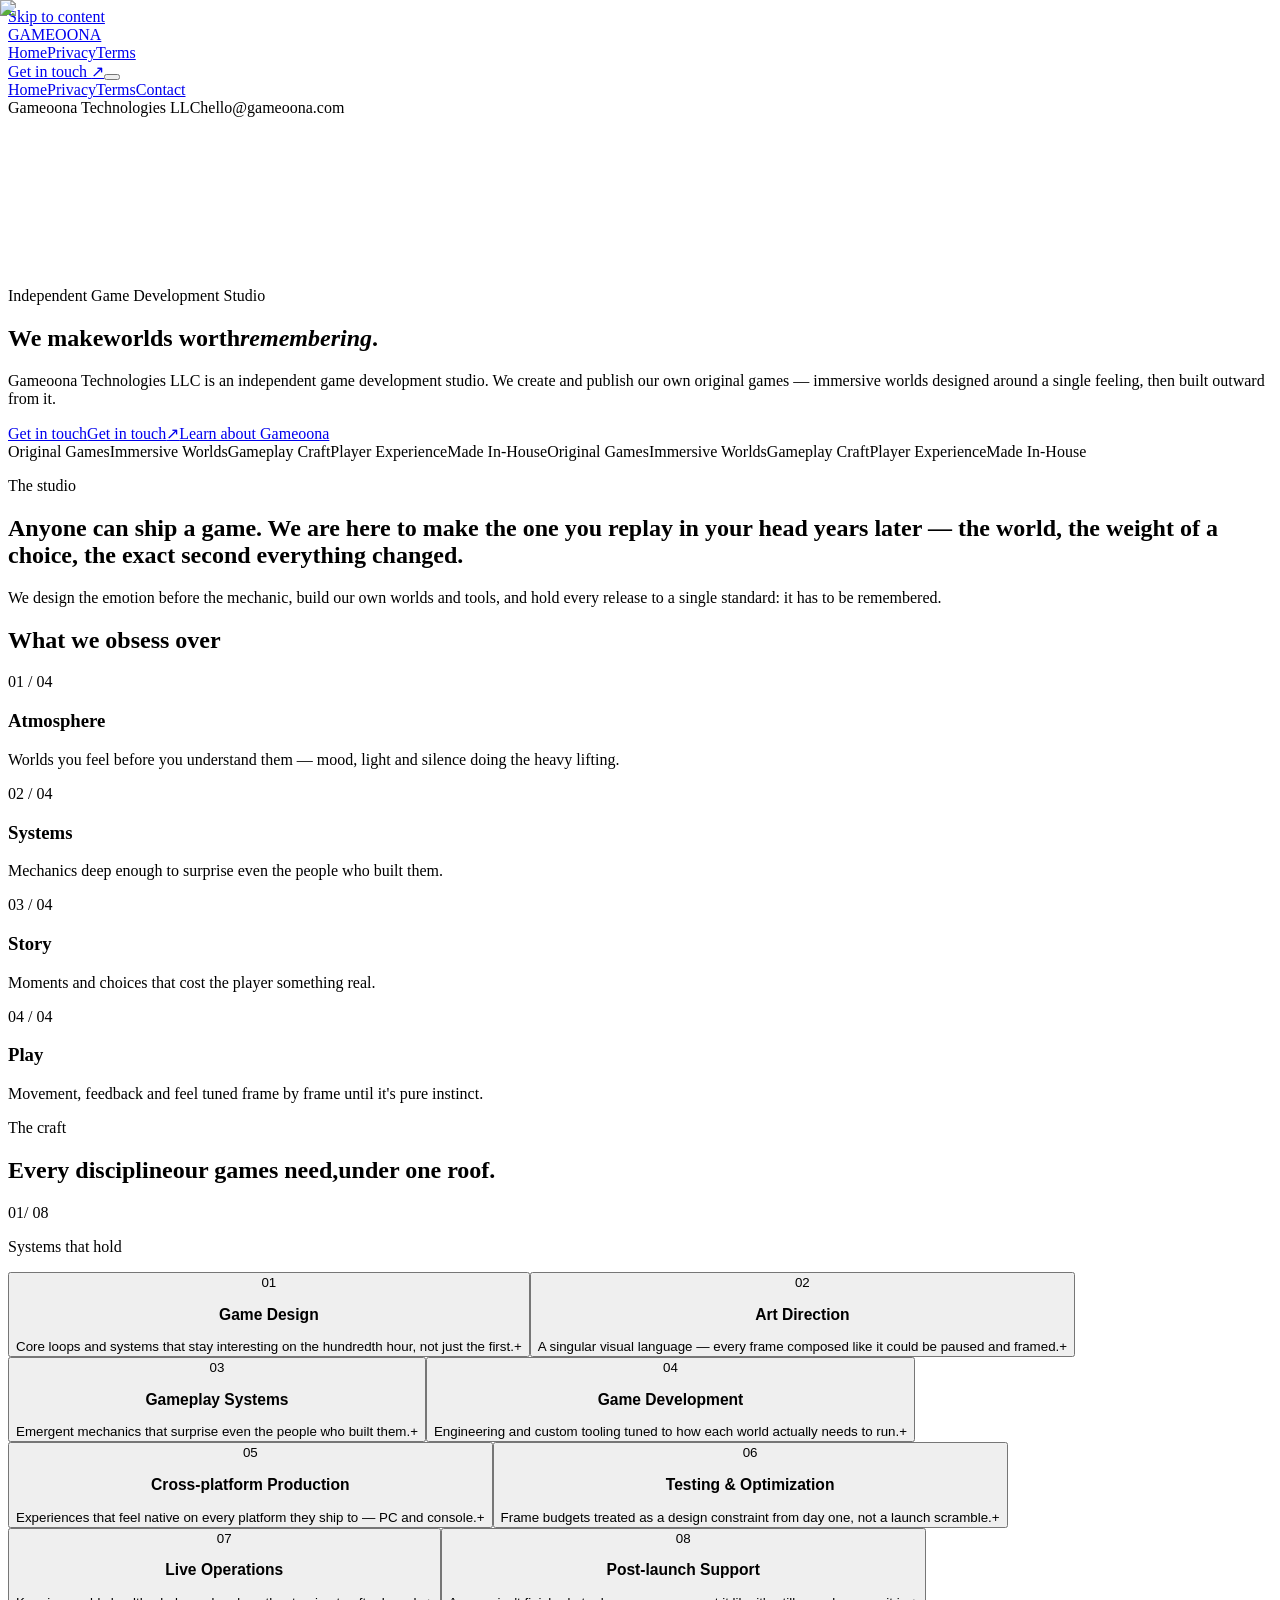
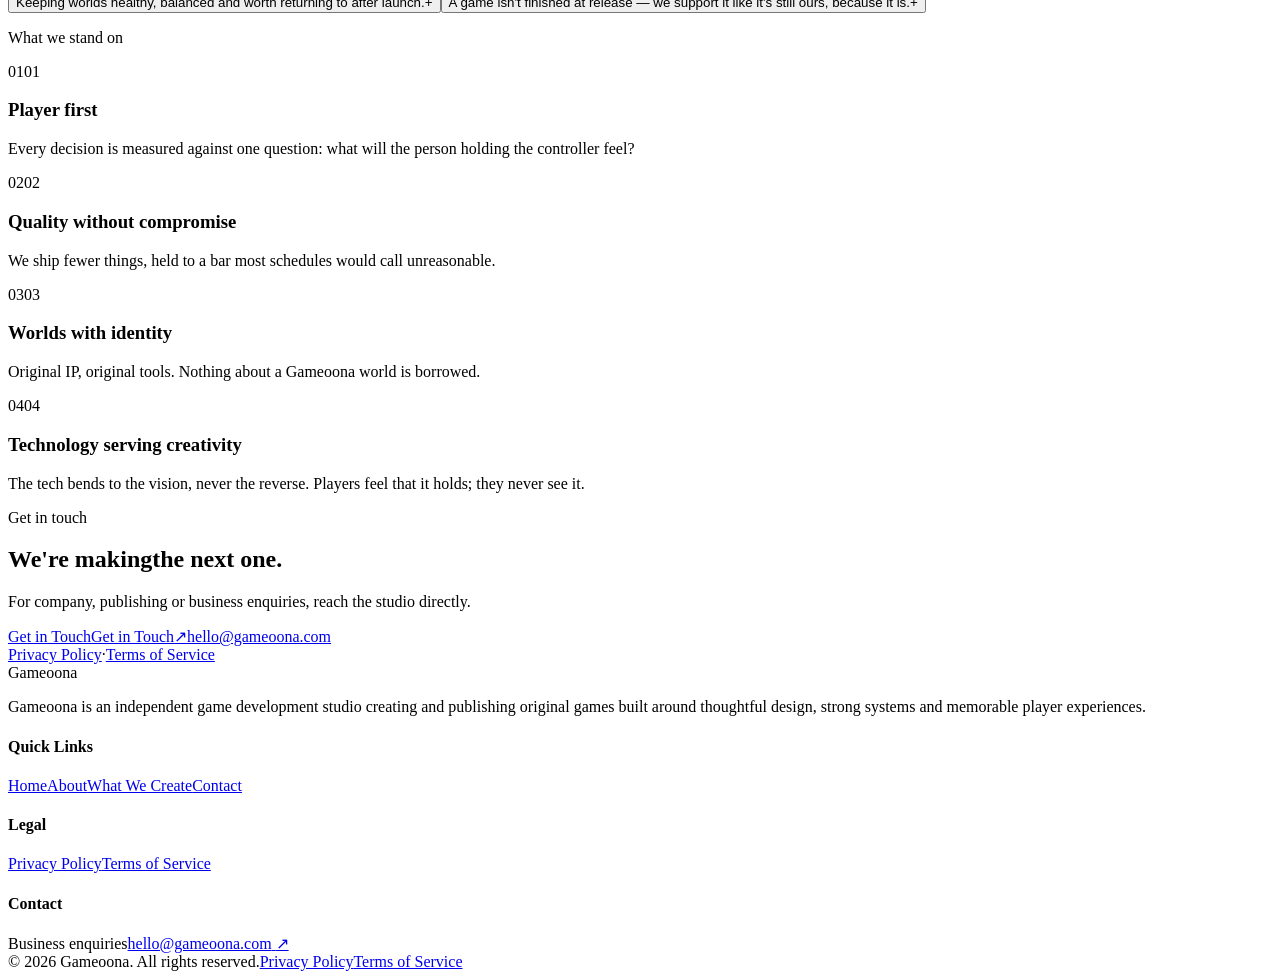
==== commit 7ab8cb6f: "Add files via upload" ====
--- a/index.html
+++ b/index.html
@@ -1,6 +1,6 @@
-<!DOCTYPE html><html lang="en"><head><meta charSet="utf-8"/><meta name="viewport" content="width=device-width, initial-scale=1"/><link rel="preload" as="image" href="/gameoona-test-/1.png" fetchPriority="high"/><link rel="preload" as="image" href="/gameoona-test-/2.png" fetchPriority="high"/><link rel="preload" as="image" href="/gameoona-test-/3.png" fetchPriority="high"/><link rel="preload" as="image" href="/gameoona-test-/4.png" fetchPriority="high"/><link rel="preload" as="image" href="/gameoona-test-/craft/1.png" fetchPriority="high"/><link rel="preload" as="image" href="/gameoona-test-/craft/2.png" fetchPriority="high"/><link rel="preload" as="image" href="/gameoona-test-/craft/3.png" fetchPriority="high"/><link rel="preload" as="image" href="/gameoona-test-/craft/4.png" fetchPriority="high"/><link rel="preload" as="image" href="/gameoona-test-/craft/5.png" fetchPriority="high"/><link rel="preload" as="image" href="/gameoona-test-/craft/6.png" fetchPriority="high"/><link rel="preload" as="image" href="/gameoona-test-/craft/7.png" fetchPriority="high"/><link rel="preload" as="image" href="/gameoona-test-/craft/8.png" fetchPriority="high"/><link rel="stylesheet" href="/gameoona-test-/_next/static/css/6c34ff8f7f2cccb6.css" data-precedence="next"/><link rel="preload" as="script" fetchPriority="low" href="/gameoona-test-/_next/static/chunks/webpack-530945ad844677b7.js"/><script src="/gameoona-test-/_next/static/chunks/fd9d1056-805ce2f024bd6d69.js" async=""></script><script src="/gameoona-test-/_next/static/chunks/117-155c27d83c62a164.js" async=""></script><script src="/gameoona-test-/_next/static/chunks/main-app-526514542cf8f30d.js" async=""></script><script src="/gameoona-test-/_next/static/chunks/c15bf2b0-7971b3d333b0cf68.js" async=""></script><script src="/gameoona-test-/_next/static/chunks/994-3647bd46915f6230.js" async=""></script><script src="/gameoona-test-/_next/static/chunks/284-3f9e849119effde8.js" async=""></script><script src="/gameoona-test-/_next/static/chunks/145-fb9ee88f477ffdd2.js" async=""></script><script src="/gameoona-test-/_next/static/chunks/app/page-f8d6f3f7470b8fe2.js" async=""></script><script src="/gameoona-test-/_next/static/chunks/app/layout-a9d762c11824424a.js" async=""></script><meta name="theme-color" content="#0A0A0A"/><title>Gameoona — Independent Game Development Studio</title><meta name="description" content="Gameoona Technologies LLC is an independent game development studio that creates and publishes its own original games and immersive interactive worlds."/><meta property="og:title" content="Gameoona — Independent Game Development Studio"/><meta property="og:description" content="Gameoona Technologies LLC is an independent game development studio creating and publishing its own original games."/><meta property="og:site_name" content="Gameoona"/><meta property="og:type" content="website"/><meta name="twitter:card" content="summary"/><meta name="twitter:title" content="Gameoona — Independent Game Development Studio"/><meta name="twitter:description" content="Gameoona Technologies LLC is an independent game development studio creating and publishing its own original games."/><link rel="icon" href="/gameoona-test-/favicon.svg"/><script src="/gameoona-test-/_next/static/chunks/polyfills-42372ed130431b0a.js" noModule=""></script></head><body><noscript><style>
+<!DOCTYPE html><html lang="en"><head><meta charSet="utf-8"/><meta name="viewport" content="width=device-width, initial-scale=1"/><link rel="preload" as="image" href="/gameoona-test-/1.png" fetchPriority="high"/><link rel="preload" as="image" href="/gameoona-test-/2.png" fetchPriority="high"/><link rel="preload" as="image" href="/gameoona-test-/3.png" fetchPriority="high"/><link rel="preload" as="image" href="/gameoona-test-/4.png" fetchPriority="high"/><link rel="preload" as="image" href="/gameoona-test-/craft/1.png" fetchPriority="high"/><link rel="preload" as="image" href="/gameoona-test-/craft/2.png" fetchPriority="high"/><link rel="preload" as="image" href="/gameoona-test-/craft/3.png" fetchPriority="high"/><link rel="preload" as="image" href="/gameoona-test-/craft/4.png" fetchPriority="high"/><link rel="preload" as="image" href="/gameoona-test-/craft/5.png" fetchPriority="high"/><link rel="preload" as="image" href="/gameoona-test-/craft/6.png" fetchPriority="high"/><link rel="preload" as="image" href="/gameoona-test-/craft/7.png" fetchPriority="high"/><link rel="preload" as="image" href="/gameoona-test-/craft/8.png" fetchPriority="high"/><link rel="stylesheet" href="/gameoona-test-/_next/static/css/f0e4cd32d622b1a7.css" data-precedence="next"/><link rel="preload" as="script" fetchPriority="low" href="/gameoona-test-/_next/static/chunks/webpack-530945ad844677b7.js"/><script src="/gameoona-test-/_next/static/chunks/fd9d1056-805ce2f024bd6d69.js" async=""></script><script src="/gameoona-test-/_next/static/chunks/117-155c27d83c62a164.js" async=""></script><script src="/gameoona-test-/_next/static/chunks/main-app-526514542cf8f30d.js" async=""></script><script src="/gameoona-test-/_next/static/chunks/c15bf2b0-7971b3d333b0cf68.js" async=""></script><script src="/gameoona-test-/_next/static/chunks/994-3647bd46915f6230.js" async=""></script><script src="/gameoona-test-/_next/static/chunks/284-3f9e849119effde8.js" async=""></script><script src="/gameoona-test-/_next/static/chunks/145-fb9ee88f477ffdd2.js" async=""></script><script src="/gameoona-test-/_next/static/chunks/app/page-60ab21487944691f.js" async=""></script><script src="/gameoona-test-/_next/static/chunks/app/layout-a9d762c11824424a.js" async=""></script><meta name="theme-color" content="#0A0A0A"/><title>Gameoona — Independent Game Development Studio</title><meta name="description" content="Gameoona Technologies LLC is an independent game development studio that creates and publishes its own original games and immersive interactive worlds."/><meta property="og:title" content="Gameoona — Independent Game Development Studio"/><meta property="og:description" content="Gameoona Technologies LLC is an independent game development studio creating and publishing its own original games."/><meta property="og:site_name" content="Gameoona"/><meta property="og:type" content="website"/><meta name="twitter:card" content="summary"/><meta name="twitter:title" content="Gameoona — Independent Game Development Studio"/><meta name="twitter:description" content="Gameoona Technologies LLC is an independent game development studio creating and publishing its own original games."/><link rel="icon" href="/gameoona-test-/favicon.svg"/><script src="/gameoona-test-/_next/static/chunks/polyfills-42372ed130431b0a.js" noModule=""></script></head><body><noscript><style>
             [data-fade],[data-stagger]&gt;*{opacity:1!important}
             .line-mask&gt;span,[data-hl]&gt;span{transform:none!important}
             .hero__bg{opacity:1!important}
             .w{opacity:1!important}
-          </style></noscript><a href="#main" class="skip">Skip to content</a><header class="header"><div class="header__inner"><a class="brand" aria-label="Gameoona home" href="/gameoona-test-/"><span class="mk" aria-hidden="true"></span>GAMEOONA</a><nav class="nav" aria-label="Primary"><a aria-current="page" href="/gameoona-test-/">Home</a><a href="/gameoona-test-/privacy/">Privacy</a><a href="/gameoona-test-/terms/">Terms</a></nav><div class="header__right"><a class="tlink" href="mailto:hello@gameoona.com">Get in touch <span class="arrow" aria-hidden="true">↗</span></a><button class="burger" aria-label="Open menu" aria-expanded="false" aria-controls="mobile-menu"><span></span><span></span></button></div></div></header><div class="menu" id="mobile-menu" role="dialog" aria-modal="false" aria-hidden="true"><nav class="menu__links" aria-label="Mobile"><a href="/gameoona-test-/">Home</a><a href="/gameoona-test-/privacy/">Privacy</a><a href="/gameoona-test-/terms/">Terms</a><a href="mailto:hello@gameoona.com">Contact</a></nav><div class="menu__foot"><span>Gameoona Technologies LLC</span><span>hello@gameoona.com</span></div></div><main id="main"><section class="hero"><div class="hero__bg" aria-hidden="true"></div><canvas class="hero__particles" aria-hidden="true"></canvas><div class="hero__glow" aria-hidden="true"></div><div class="wrap hero__inner"><div class="hero__content"><p class="hero__eyebrow" data-hero-fade="true" data-hero-label="true">Independent Game Development Studio</p><h1 class="hero__title"><span class="line-mask" data-hl="true"><span>We make</span></span><span class="line-mask" data-hl="true"><span>worlds worth</span></span><span class="line-mask" data-hl="true"><span><em>remembering</em>.</span></span></h1><p class="hero__copy" data-hero-fade="true" data-hero-copy="true">Gameoona Technologies LLC is an independent game development studio. We create and publish our own original games — immersive worlds designed around a single feeling, then built outward from it.</p><div class="hero__actions" data-hero-fade="true" data-hero-actions="true"><span style="display:inline-flex;transition:transform .4s cubic-bezier(.16,1,.3,1)"><a href="#contact" class="btn"><span class="btn__label"><span>Get in touch</span><span>Get in touch</span></span><span class="arrow" aria-hidden="true">↗</span></a></span><a href="#studio-statement" class="btn-sec">Learn about Gameoona</a></div></div></div></section><div class="content-layer"><div class="marquee" aria-hidden="true"><div class="marquee__track"><span>Original Games</span><span>Immersive Worlds</span><span>Gameplay Craft</span><span>Player Experience</span><span>Made In-House</span><span>Original Games</span><span>Immersive Worlds</span><span>Gameplay Craft</span><span>Player Experience</span><span>Made In-House</span></div></div><section class="bg-warm pad-y" aria-labelledby="studio-statement"><div class="wrap grid12"><p class="label label--line statement__label" data-fade="true">The studio</p><h2 id="studio-statement" class="statement__big"><span data-words="true">Anyone can ship a game. We are here to make the one you replay in your head years later — the world, the weight of a choice, the exact second everything changed.</span></h2><p class="statement__para" data-fade="true">We design the emotion before the mechanic, build our own worlds and tools, and hold every release to a single standard: it has to be remembered.</p></div></section><section class="hproj bg-black" id="work" aria-label="What the studio obsesses over"><div class="hproj__pin"><h2 class="hproj__title">What we obsess over</h2><div class="hproj__track"><article class="hpanel is-active" data-cursor="Drag"><div class="hpanel__media"><img alt="Atmosphere" fetchPriority="high" decoding="async" data-nimg="fill" style="position:absolute;height:100%;width:100%;left:0;top:0;right:0;bottom:0;object-fit:cover;object-position:center;color:transparent" src="/gameoona-test-/1.png"/></div><div class="hpanel__overlay"></div><div class="hpanel__inner"><span class="num">01<!-- --> / 0<!-- -->4</span><h3>Atmosphere</h3><p>Worlds you feel before you understand them — mood, light and silence doing the heavy lifting.</p></div></article><article class="hpanel" data-cursor="Drag"><div class="hpanel__media"><img alt="Systems" fetchPriority="high" decoding="async" data-nimg="fill" style="position:absolute;height:100%;width:100%;left:0;top:0;right:0;bottom:0;object-fit:cover;object-position:center;color:transparent" src="/gameoona-test-/2.png"/></div><div class="hpanel__overlay"></div><div class="hpanel__inner"><span class="num">02<!-- --> / 0<!-- -->4</span><h3>Systems</h3><p>Mechanics deep enough to surprise even the people who built them.</p></div></article><article class="hpanel" data-cursor="Drag"><div class="hpanel__media"><img alt="Story" fetchPriority="high" decoding="async" data-nimg="fill" style="position:absolute;height:100%;width:100%;left:0;top:0;right:0;bottom:0;object-fit:cover;object-position:center;color:transparent" src="/gameoona-test-/3.png"/></div><div class="hpanel__overlay"></div><div class="hpanel__inner"><span class="num">03<!-- --> / 0<!-- -->4</span><h3>Story</h3><p>Moments and choices that cost the player something real.</p></div></article><article class="hpanel" data-cursor="Drag"><div class="hpanel__media"><img alt="Play" fetchPriority="high" decoding="async" data-nimg="fill" style="position:absolute;height:100%;width:100%;left:0;top:0;right:0;bottom:0;object-fit:cover;object-position:center;color:transparent" src="/gameoona-test-/4.png"/></div><div class="hpanel__overlay"></div><div class="hpanel__inner"><span class="num">04<!-- --> / 0<!-- -->4</span><h3>Play</h3><p>Movement, feedback and feel tuned frame by frame until it&#x27;s pure instinct.</p></div></article></div><div class="hproj__progress"><i></i></div></div></section><section class="caps bg-warm2" aria-labelledby="capes-title"><div class="caps__sticky"><div class="caps__heading"><p class="label label--line" data-fade="true">The craft</p><h2 class="caps__heading-t" id="capes-title" data-reveal=""><span class="line-mask"><span>Every discipline</span></span><span class="line-mask"><span>our games need,</span></span><span class="line-mask"><span>under one roof.</span></span></h2></div><div class="caps__content"><div class="capes__visual"><div class="vis is-active"><img alt="Game design" fetchPriority="high" decoding="async" data-nimg="fill" style="position:absolute;height:100%;width:100%;left:0;top:0;right:0;bottom:0;object-fit:cover;object-position:center;color:transparent" src="/gameoona-test-/craft/1.png"/></div><div class="vis"><img alt="Art direction" fetchPriority="high" decoding="async" data-nimg="fill" style="position:absolute;height:100%;width:100%;left:0;top:0;right:0;bottom:0;object-fit:cover;object-position:center;color:transparent" src="/gameoona-test-/craft/2.png"/></div><div class="vis"><img alt="Gameplay systems" fetchPriority="high" decoding="async" data-nimg="fill" style="position:absolute;height:100%;width:100%;left:0;top:0;right:0;bottom:0;object-fit:cover;object-position:center;color:transparent" src="/gameoona-test-/craft/3.png"/></div><div class="vis"><img alt="Game development" fetchPriority="high" decoding="async" data-nimg="fill" style="position:absolute;height:100%;width:100%;left:0;top:0;right:0;bottom:0;object-fit:cover;object-position:center;color:transparent" src="/gameoona-test-/craft/4.png"/></div><div class="vis"><img alt="Cross-platform production" fetchPriority="high" decoding="async" data-nimg="fill" style="position:absolute;height:100%;width:100%;left:0;top:0;right:0;bottom:0;object-fit:cover;object-position:center;color:transparent" src="/gameoona-test-/craft/5.png"/></div><div class="vis"><img alt="Testing and optimization" fetchPriority="high" decoding="async" data-nimg="fill" style="position:absolute;height:100%;width:100%;left:0;top:0;right:0;bottom:0;object-fit:cover;object-position:center;color:transparent" src="/gameoona-test-/craft/6.png"/></div><div class="vis"><img alt="Live operations" fetchPriority="high" decoding="async" data-nimg="fill" style="position:absolute;height:100%;width:100%;left:0;top:0;right:0;bottom:0;object-fit:cover;object-position:center;color:transparent" src="/gameoona-test-/craft/7.png"/></div><div class="vis"><img alt="Post-launch support" fetchPriority="high" decoding="async" data-nimg="fill" style="position:absolute;height:100%;width:100%;left:0;top:0;right:0;bottom:0;object-fit:cover;object-position:center;color:transparent" src="/gameoona-test-/craft/8.png"/></div><div class="capes__hud" aria-hidden="true"><div class="capes__counter"><span class="capes__count"><span class="roll"><b>01</b><b>02</b><b>03</b><b>04</b><b>05</b><b>06</b><b>07</b><b>08</b></span></span><span class="capes__count-total">/ <!-- -->08</span></div><p class="capes__caption">Systems that hold</p></div><div class="capes__progress" aria-hidden="true"><i></i></div></div><div class="capes__list" role="list"><button type="button" class="cape is-active" role="listitem" aria-expanded="true"><span class="no">01</span><span class="cape__t"><h3>Game Design</h3><span class="cape__desc"><span>Core loops and systems that stay interesting on the hundredth hour, not just the first.</span></span></span><span class="plus" aria-hidden="true">+</span></button><button type="button" class="cape" role="listitem" aria-expanded="false"><span class="no">02</span><span class="cape__t"><h3>Art Direction</h3><span class="cape__desc"><span>A singular visual language — every frame composed like it could be paused and framed.</span></span></span><span class="plus" aria-hidden="true">+</span></button><button type="button" class="cape" role="listitem" aria-expanded="false"><span class="no">03</span><span class="cape__t"><h3>Gameplay Systems</h3><span class="cape__desc"><span>Emergent mechanics that surprise even the people who built them.</span></span></span><span class="plus" aria-hidden="true">+</span></button><button type="button" class="cape" role="listitem" aria-expanded="false"><span class="no">04</span><span class="cape__t"><h3>Game Development</h3><span class="cape__desc"><span>Engineering and custom tooling tuned to how each world actually needs to run.</span></span></span><span class="plus" aria-hidden="true">+</span></button><button type="button" class="cape" role="listitem" aria-expanded="false"><span class="no">05</span><span class="cape__t"><h3>Cross-platform Production</h3><span class="cape__desc"><span>Experiences that feel native on every platform they ship to — PC and console.</span></span></span><span class="plus" aria-hidden="true">+</span></button><button type="button" class="cape" role="listitem" aria-expanded="false"><span class="no">06</span><span class="cape__t"><h3>Testing &amp; Optimization</h3><span class="cape__desc"><span>Frame budgets treated as a design constraint from day one, not a launch scramble.</span></span></span><span class="plus" aria-hidden="true">+</span></button><button type="button" class="cape" role="listitem" aria-expanded="false"><span class="no">07</span><span class="cape__t"><h3>Live Operations</h3><span class="cape__desc"><span>Keeping worlds healthy, balanced and worth returning to after launch.</span></span></span><span class="plus" aria-hidden="true">+</span></button><button type="button" class="cape" role="listitem" aria-expanded="false"><span class="no">08</span><span class="cape__t"><h3>Post-launch Support</h3><span class="cape__desc"><span>A game isn&#x27;t finished at release — we support it like it&#x27;s still ours, because it is.</span></span></span><span class="plus" aria-hidden="true">+</span></button></div></div></div></section><section class="stand bg-warm" aria-labelledby="stand-title"><div class="stand__stage"><div class="wrap stand__head"><p class="label label--line stand__label" id="stand-title">What we stand on</p><span class="stand__progress" aria-hidden="true"><i></i></span></div><div class="stand__cross" aria-hidden="true"></div><div class="wrap stand__grid"><div class="principle p0"><span class="principle__bg" aria-hidden="true">01</span><span class="principle__no">01</span><h3 class="principle__title">Player first</h3><p class="principle__text">Every decision is measured against one question: what will the person holding the controller feel?</p><span class="principle__line" aria-hidden="true"></span></div><div class="principle p1"><span class="principle__bg" aria-hidden="true">02</span><span class="principle__no">02</span><h3 class="principle__title">Quality without compromise</h3><p class="principle__text">We ship fewer things, held to a bar most schedules would call unreasonable.</p><span class="principle__line" aria-hidden="true"></span></div><div class="principle p2"><span class="principle__bg" aria-hidden="true">03</span><span class="principle__no">03</span><h3 class="principle__title">Worlds with identity</h3><p class="principle__text">Original IP, original tools. Nothing about a Gameoona world is borrowed.</p><span class="principle__line" aria-hidden="true"></span></div><div class="principle p3"><span class="principle__bg" aria-hidden="true">04</span><span class="principle__no">04</span><h3 class="principle__title">Technology serving creativity</h3><p class="principle__text">The tech bends to the vision, never the reverse. Players feel that it holds; they never see it.</p><span class="principle__line" aria-hidden="true"></span></div></div></div></section><section class="cta pad-y" id="contact" aria-labelledby="contact-title"><div class="cta__spot" aria-hidden="true"></div><div class="wrap cta__inner"><p class="label cta__label" data-fade="true">Get in touch</p><h2 class="cta__title" id="contact-title" data-reveal=""><span class="line-mask"><span>We're making</span></span><span class="line-mask"><span>the next one.</span></span></h2><p class="cta__copy" data-fade="true">For company, publishing or business enquiries, reach the studio directly.</p><div class="cta__actions" data-fade="true" data-delay="0.05"><span style="display:inline-flex;transition:transform .4s cubic-bezier(.16,1,.3,1)"><a href="mailto:hello@gameoona.com" class="btn"><span class="btn__label"><span>Get in Touch</span><span>Get in Touch</span></span><span class="arrow" aria-hidden="true">↗</span></a></span><a class="cta__mail" href="mailto:hello@gameoona.com">hello@gameoona.com</a></div><div class="cta__links" data-fade="true" data-delay="0.1"><a class="cta__link" href="/gameoona-test-/privacy/">Privacy Policy</a><span class="cta__dot" aria-hidden="true">·</span><a class="cta__link" href="/gameoona-test-/terms/">Terms of Service</a></div></div></section></div></main><footer class="footer" role="contentinfo"><div class="wrap"><div class="footer__grid" data-stagger="true"><div class="footer__col footer__company"><span class="footer__brand"><span class="mk" aria-hidden="true"></span>Gameoona</span><p class="footer__desc">Gameoona is an independent game development studio creating and publishing original games built around thoughtful design, strong systems and memorable player experiences.</p></div><nav class="footer__col" aria-label="Quick links"><h4 class="footer__h">Quick Links</h4><a class="footer__link" href="/gameoona-test-/">Home</a><a class="footer__link" href="#studio-statement">About</a><a class="footer__link" href="#work">What We Create</a><a class="footer__link" href="#contact">Contact</a></nav><nav class="footer__col" aria-label="Legal"><h4 class="footer__h">Legal</h4><a class="footer__link" href="/gameoona-test-/privacy/">Privacy Policy</a><a class="footer__link" href="/gameoona-test-/terms/">Terms of Service</a></nav><div class="footer__col"><h4 class="footer__h">Contact</h4><span class="footer__k">Business enquiries</span><a class="footer__mail" href="mailto:hello@gameoona.com">hello@gameoona.com<!-- --> <span class="arrow" aria-hidden="true">↗</span></a></div></div><div class="footer__divider" data-divider="true"></div><div class="footer__bottom"><span data-fade="true">© <!-- -->2026<!-- --> Gameoona. All rights reserved.</span><span class="footer__legal" data-fade="true" data-delay="0.05"><a class="footer__link" href="/gameoona-test-/privacy/">Privacy Policy</a><a class="footer__link" href="/gameoona-test-/terms/">Terms of Service</a></span></div></div></footer><script src="/gameoona-test-/_next/static/chunks/webpack-530945ad844677b7.js" async=""></script><script>(self.__next_f=self.__next_f||[]).push([0]);self.__next_f.push([2,null])</script><script>self.__next_f.push([1,"1:HL[\"/gameoona-test-/_next/static/css/6c34ff8f7f2cccb6.css\",\"style\"]\n"])</script><script>self.__next_f.push([1,"2:I[2846,[],\"\"]\n4:I[5402,[\"922\",\"static/chunks/c15bf2b0-7971b3d333b0cf68.js\",\"994\",\"static/chunks/994-3647bd46915f6230.js\",\"284\",\"static/chunks/284-3f9e849119effde8.js\",\"145\",\"static/chunks/145-fb9ee88f477ffdd2.js\",\"931\",\"static/chunks/app/page-f8d6f3f7470b8fe2.js\"],\"default\"]\n5:I[380,[\"922\",\"static/chunks/c15bf2b0-7971b3d333b0cf68.js\",\"994\",\"static/chunks/994-3647bd46915f6230.js\",\"284\",\"static/chunks/284-3f9e849119effde8.js\",\"145\",\"static/chunks/145-fb9ee88f477ffdd2.js\",\"931\",\"static/chunks/app/page-f8d6f3f7470b8fe2.js\"],\"default\"]\n6:I[4563,[\"922\",\"static/chunks/c15bf2b0-7971b3d333b0cf68.js\",\"994\",\"static/chunks/994-3647bd46915f6230.js\",\"284\",\"static/chunks/284-3f9e849119effde8.js\",\"145\",\"static/chunks/145-fb9ee88f477ffdd2.js\",\"931\",\"static/chunks/app/page-f8d6f3f7470b8fe2.js\"],\"default\"]\n7:I[4263,[\"922\",\"static/chunks/c15bf2b0-7971b3d333b0cf68.js\",\"994\",\"static/chunks/994-3647bd46915f6230.js\",\"284\",\"static/chunks/284-3f9e849119effde8.js\",\"145\",\"static/chunks/145-fb9ee88f477ffdd2.js\",\"931\",\"static/chunks/app/page-f8d6f3f7470b8fe2.js\"],\"default\"]\n8:I[1284,[\"922\",\"static/chunks/c15bf2b0-7971b3d333b0cf68.js\",\"994\",\"static/chunks/994-3647bd46915f6230.js\",\"284\",\"static/chunks/284-3f9e849119effde8.js\",\"145\",\"static/chunks/145-fb9ee88f477ffdd2.js\",\"931\",\"static/chunks/app/page-f8d6f3f7470b8fe2.js\"],\"default\"]\n9:I[2157,[\"922\",\"static/chunks/c15bf2b0-7971b3d333b0cf68.js\",\"994\",\"static/chunks/994-3647bd46915f6230.js\",\"284\",\"static/chunks/284-3f9e849119effde8.js\",\"145\",\"static/chunks/145-fb9ee88f477ffdd2.js\",\"931\",\"static/chunks/app/page-f8d6f3f7470b8fe2.js\"],\"default\"]\na:I[2064,[\"922\",\"static/chunks/c15bf2b0-7971b3d333b0cf68.js\",\"994\",\"static/chunks/994-3647bd46915f6230.js\",\"284\",\"static/chunks/284-3f9e849119effde8.js\",\"185\",\"static/chunks/app/layout-a9d762c11824424a.js\"],\"default\"]\nb:I[9293,[\"922\",\"static/chunks/c15bf2b0-7971b3d333b0cf68.js\",\"994\",\"static/chunks/994-3647bd46915f6230.js\",\"284\",\"static/chunks/284-3f9e849119effde8.js\",\"185\",\"static/chunks/app/layout-a9d762c11824424a.js\"],\"default\"]\nc:I[4707,[],\"\"]\nd:I[6423,"])</script><script>self.__next_f.push([1,"[],\"\"]\ne:I[4414,[\"922\",\"static/chunks/c15bf2b0-7971b3d333b0cf68.js\",\"994\",\"static/chunks/994-3647bd46915f6230.js\",\"284\",\"static/chunks/284-3f9e849119effde8.js\",\"185\",\"static/chunks/app/layout-a9d762c11824424a.js\"],\"default\"]\n10:I[1060,[],\"\"]\n11:[]\n"])</script><script>self.__next_f.push([1,"0:[\"$\",\"$L2\",null,{\"buildId\":\"HbwyUHNNFPVwplq4WI5Qg\",\"assetPrefix\":\"/gameoona-test-\",\"urlParts\":[\"\",\"\"],\"initialTree\":[\"\",{\"children\":[\"__PAGE__\",{}]},\"$undefined\",\"$undefined\",true],\"initialSeedData\":[\"\",{\"children\":[\"__PAGE__\",{},[[\"$L3\",[[\"$\",\"$L4\",null,{}],[\"$\",\"$L5\",null,{}],[\"$\",\"div\",null,{\"className\":\"content-layer\",\"children\":[[\"$\",\"div\",null,{\"className\":\"marquee\",\"aria-hidden\":\"true\",\"children\":[\"$\",\"div\",null,{\"className\":\"marquee__track\",\"children\":[[\"$\",\"span\",\"0\",{\"children\":\"Original Games\"}],[\"$\",\"span\",\"1\",{\"children\":\"Immersive Worlds\"}],[\"$\",\"span\",\"2\",{\"children\":\"Gameplay Craft\"}],[\"$\",\"span\",\"3\",{\"children\":\"Player Experience\"}],[\"$\",\"span\",\"4\",{\"children\":\"Made In-House\"}],[\"$\",\"span\",\"5\",{\"children\":\"Original Games\"}],[\"$\",\"span\",\"6\",{\"children\":\"Immersive Worlds\"}],[\"$\",\"span\",\"7\",{\"children\":\"Gameplay Craft\"}],[\"$\",\"span\",\"8\",{\"children\":\"Player Experience\"}],[\"$\",\"span\",\"9\",{\"children\":\"Made In-House\"}]]}]}],[\"$\",\"section\",null,{\"className\":\"bg-warm pad-y\",\"aria-labelledby\":\"studio-statement\",\"children\":[\"$\",\"div\",null,{\"className\":\"wrap grid12\",\"children\":[[\"$\",\"p\",null,{\"className\":\"label label--line statement__label\",\"data-fade\":true,\"children\":\"The studio\"}],[\"$\",\"h2\",null,{\"id\":\"studio-statement\",\"className\":\"statement__big\",\"children\":[\"$\",\"span\",null,{\"data-words\":true,\"children\":\"Anyone can ship a game. We are here to make the one you replay in your head years later — the world, the weight of a choice, the exact second everything changed.\"}]}],[\"$\",\"p\",null,{\"className\":\"statement__para\",\"data-fade\":true,\"children\":\"We design the emotion before the mechanic, build our own worlds and tools, and hold every release to a single standard: it has to be remembered.\"}]]}]}],[\"$\",\"$L6\",null,{}],[\"$\",\"$L7\",null,{}],[\"$\",\"$L8\",null,{}],[\"$\",\"$L9\",null,{}]]}]],null],null],null]},[[[[\"$\",\"link\",\"0\",{\"rel\":\"stylesheet\",\"href\":\"/gameoona-test-/_next/static/css/6c34ff8f7f2cccb6.css\",\"precedence\":\"next\",\"crossOrigin\":\"$undefined\"}]],[\"$\",\"html\",null,{\"lang\":\"en\",\"children\":[\"$\",\"body\",null,{\"children\":[[\"$\",\"noscript\",null,{\"children\":[\"$\",\"style\",null,{\"children\":\"\\n            [data-fade],[data-stagger]\u003e*{opacity:1!important}\\n            .line-mask\u003espan,[data-hl]\u003espan{transform:none!important}\\n            .hero__bg{opacity:1!important}\\n            .w{opacity:1!important}\\n          \"}]}],[\"$\",\"a\",null,{\"href\":\"#main\",\"className\":\"skip\",\"children\":\"Skip to content\"}],[\"$\",\"$La\",null,{\"children\":[[\"$\",\"$Lb\",null,{}],[\"$\",\"main\",null,{\"id\":\"main\",\"children\":[\"$\",\"$Lc\",null,{\"parallelRouterKey\":\"children\",\"segmentPath\":[\"children\"],\"error\":\"$undefined\",\"errorStyles\":\"$undefined\",\"errorScripts\":\"$undefined\",\"template\":[\"$\",\"$Ld\",null,{}],\"templateStyles\":\"$undefined\",\"templateScripts\":\"$undefined\",\"notFound\":[[\"$\",\"title\",null,{\"children\":\"404: This page could not be found.\"}],[\"$\",\"div\",null,{\"style\":{\"fontFamily\":\"system-ui,\\\"Segoe UI\\\",Roboto,Helvetica,Arial,sans-serif,\\\"Apple Color Emoji\\\",\\\"Segoe UI Emoji\\\"\",\"height\":\"100vh\",\"textAlign\":\"center\",\"display\":\"flex\",\"flexDirection\":\"column\",\"alignItems\":\"center\",\"justifyContent\":\"center\"},\"children\":[\"$\",\"div\",null,{\"children\":[[\"$\",\"style\",null,{\"dangerouslySetInnerHTML\":{\"__html\":\"body{color:#000;background:#fff;margin:0}.next-error-h1{border-right:1px solid rgba(0,0,0,.3)}@media (prefers-color-scheme:dark){body{color:#fff;background:#000}.next-error-h1{border-right:1px solid rgba(255,255,255,.3)}}\"}}],[\"$\",\"h1\",null,{\"className\":\"next-error-h1\",\"style\":{\"display\":\"inline-block\",\"margin\":\"0 20px 0 0\",\"padding\":\"0 23px 0 0\",\"fontSize\":24,\"fontWeight\":500,\"verticalAlign\":\"top\",\"lineHeight\":\"49px\"},\"children\":\"404\"}],[\"$\",\"div\",null,{\"style\":{\"display\":\"inline-block\"},\"children\":[\"$\",\"h2\",null,{\"style\":{\"fontSize\":14,\"fontWeight\":400,\"lineHeight\":\"49px\",\"margin\":0},\"children\":\"This page could not be found.\"}]}]]}]}]],\"notFoundStyles\":[]}]}],[\"$\",\"footer\",null,{\"className\":\"footer\",\"role\":\"contentinfo\",\"children\":[\"$\",\"div\",null,{\"className\":\"wrap\",\"children\":[[\"$\",\"div\",null,{\"className\":\"footer__grid\",\"data-stagger\":true,\"children\":[[\"$\",\"div\",null,{\"className\":\"footer__col footer__company\",\"children\":[[\"$\",\"span\",null,{\"className\":\"footer__brand\",\"children\":[[\"$\",\"span\",null,{\"className\":\"mk\",\"aria-hidden\":\"true\"}],\"Gameoona\"]}],[\"$\",\"p\",null,{\"className\":\"footer__desc\",\"children\":\"Gameoona is an independent game development studio creating and publishing original games built around thoughtful design, strong systems and memorable player experiences.\"}]]}],[\"$\",\"nav\",null,{\"className\":\"footer__col\",\"aria-label\":\"Quick links\",\"children\":[[\"$\",\"h4\",null,{\"className\":\"footer__h\",\"children\":\"Quick Links\"}],[\"$\",\"$Le\",null,{\"className\":\"footer__link\",\"href\":\"/\",\"children\":\"Home\"}],[\"$\",\"a\",null,{\"className\":\"footer__link\",\"href\":\"#studio-statement\",\"children\":\"About\"}],[\"$\",\"a\",null,{\"className\":\"footer__link\",\"href\":\"#work\",\"children\":\"What We Create\"}],[\"$\",\"a\",null,{\"className\":\"footer__link\",\"href\":\"#contact\",\"children\":\"Contact\"}]]}],[\"$\",\"nav\",null,{\"className\":\"footer__col\",\"aria-label\":\"Legal\",\"children\":[[\"$\",\"h4\",null,{\"className\":\"footer__h\",\"children\":\"Legal\"}],[\"$\",\"$Le\",null,{\"className\":\"footer__link\",\"href\":\"/privacy\",\"children\":\"Privacy Policy\"}],[\"$\",\"$Le\",null,{\"className\":\"footer__link\",\"href\":\"/terms\",\"children\":\"Terms of Service\"}]]}],[\"$\",\"div\",null,{\"className\":\"footer__col\",\"children\":[[\"$\",\"h4\",null,{\"className\":\"footer__h\",\"children\":\"Contact\"}],[\"$\",\"span\",null,{\"className\":\"footer__k\",\"children\":\"Business enquiries\"}],[\"$\",\"a\",null,{\"className\":\"footer__mail\",\"href\":\"mailto:hello@gameoona.com\",\"children\":[\"hello@gameoona.com\",\" \",[\"$\",\"span\",null,{\"className\":\"arrow\",\"aria-hidden\":\"true\",\"children\":\"↗\"}]]}]]}]]}],[\"$\",\"div\",null,{\"className\":\"footer__divider\",\"data-divider\":true}],[\"$\",\"div\",null,{\"className\":\"footer__bottom\",\"children\":[[\"$\",\"span\",null,{\"data-fade\":true,\"children\":[\"© \",2026,\" Gameoona. All rights reserved.\"]}],[\"$\",\"span\",null,{\"className\":\"footer__legal\",\"data-fade\":true,\"data-delay\":\"0.05\",\"children\":[[\"$\",\"$Le\",null,{\"className\":\"footer__link\",\"href\":\"/privacy\",\"children\":\"Privacy Policy\"}],[\"$\",\"$Le\",null,{\"className\":\"footer__link\",\"href\":\"/terms\",\"children\":\"Terms of Service\"}]]}]]}]]}]}]]}]]}]}]],null],null],\"couldBeIntercepted\":false,\"initialHead\":[null,\"$Lf\"],\"globalErrorComponent\":\"$10\",\"missingSlots\":\"$W11\"}]\n"])</script><script>self.__next_f.push([1,"f:[[\"$\",\"meta\",\"0\",{\"name\":\"viewport\",\"content\":\"width=device-width, initial-scale=1\"}],[\"$\",\"meta\",\"1\",{\"name\":\"theme-color\",\"content\":\"#0A0A0A\"}],[\"$\",\"meta\",\"2\",{\"charSet\":\"utf-8\"}],[\"$\",\"title\",\"3\",{\"children\":\"Gameoona — Independent Game Development Studio\"}],[\"$\",\"meta\",\"4\",{\"name\":\"description\",\"content\":\"Gameoona Technologies LLC is an independent game development studio that creates and publishes its own original games and immersive interactive worlds.\"}],[\"$\",\"meta\",\"5\",{\"property\":\"og:title\",\"content\":\"Gameoona — Independent Game Development Studio\"}],[\"$\",\"meta\",\"6\",{\"property\":\"og:description\",\"content\":\"Gameoona Technologies LLC is an independent game development studio creating and publishing its own original games.\"}],[\"$\",\"meta\",\"7\",{\"property\":\"og:site_name\",\"content\":\"Gameoona\"}],[\"$\",\"meta\",\"8\",{\"property\":\"og:type\",\"content\":\"website\"}],[\"$\",\"meta\",\"9\",{\"name\":\"twitter:card\",\"content\":\"summary\"}],[\"$\",\"meta\",\"10\",{\"name\":\"twitter:title\",\"content\":\"Gameoona — Independent Game Development Studio\"}],[\"$\",\"meta\",\"11\",{\"name\":\"twitter:description\",\"content\":\"Gameoona Technologies LLC is an independent game development studio creating and publishing its own original games.\"}],[\"$\",\"link\",\"12\",{\"rel\":\"icon\",\"href\":\"/gameoona-test-/favicon.svg\"}]]\n3:null\n"])</script></body></html>+          </style></noscript><a href="#main" class="skip">Skip to content</a><header class="header"><div class="header__inner"><a class="brand" aria-label="Gameoona home" href="/gameoona-test-/"><span class="mk" aria-hidden="true"></span>GAMEOONA</a><nav class="nav" aria-label="Primary"><a aria-current="page" href="/gameoona-test-/">Home</a><a href="/gameoona-test-/privacy/">Privacy</a><a href="/gameoona-test-/terms/">Terms</a></nav><div class="header__right"><a class="tlink" href="mailto:hello@gameoona.com">Get in touch <span class="arrow" aria-hidden="true">↗</span></a><button class="burger" aria-label="Open menu" aria-expanded="false" aria-controls="mobile-menu"><span></span><span></span></button></div></div></header><div class="menu" id="mobile-menu" role="dialog" aria-modal="false" aria-hidden="true"><nav class="menu__links" aria-label="Mobile"><a href="/gameoona-test-/">Home</a><a href="/gameoona-test-/privacy/">Privacy</a><a href="/gameoona-test-/terms/">Terms</a><a href="mailto:hello@gameoona.com">Contact</a></nav><div class="menu__foot"><span>Gameoona Technologies LLC</span><span>hello@gameoona.com</span></div></div><main id="main"><section class="hero"><div class="hero__bg" aria-hidden="true"></div><canvas class="hero__particles" aria-hidden="true"></canvas><div class="hero__glow" aria-hidden="true"></div><div class="wrap hero__inner"><div class="hero__content"><p class="hero__eyebrow" data-hero-fade="true" data-hero-label="true">Independent Game Development Studio</p><h1 class="hero__title"><span class="line-mask" data-hl="true"><span>We make</span></span><span class="line-mask" data-hl="true"><span>worlds worth</span></span><span class="line-mask" data-hl="true"><span><em>remembering</em>.</span></span></h1><p class="hero__copy" data-hero-fade="true" data-hero-copy="true">Gameoona Technologies LLC is an independent game development studio. We create and publish our own original games — immersive worlds designed around a single feeling, then built outward from it.</p><div class="hero__actions" data-hero-fade="true" data-hero-actions="true"><span style="display:inline-flex;transition:transform .4s cubic-bezier(.16,1,.3,1)"><a href="#contact" class="btn"><span class="btn__label"><span>Get in touch</span><span>Get in touch</span></span><span class="arrow" aria-hidden="true">↗</span></a></span><a href="#studio-statement" class="btn-sec">Learn about Gameoona</a></div></div></div></section><div class="content-layer"><div class="marquee" aria-hidden="true"><div class="marquee__track"><span>Original Games</span><span>Immersive Worlds</span><span>Gameplay Craft</span><span>Player Experience</span><span>Made In-House</span><span>Original Games</span><span>Immersive Worlds</span><span>Gameplay Craft</span><span>Player Experience</span><span>Made In-House</span></div></div><section class="bg-warm pad-y" aria-labelledby="studio-statement"><div class="wrap grid12"><p class="label label--line statement__label" data-fade="true">The studio</p><h2 id="studio-statement" class="statement__big"><span data-words="true">Anyone can ship a game. We are here to make the one you replay in your head years later — the world, the weight of a choice, the exact second everything changed.</span></h2><p class="statement__para" data-fade="true">We design the emotion before the mechanic, build our own worlds and tools, and hold every release to a single standard: it has to be remembered.</p></div></section><section class="hproj bg-black" id="work" aria-label="What the studio obsesses over"><div class="hproj__pin"><h2 class="hproj__title">What we obsess over</h2><div class="hproj__track"><article class="hpanel is-active" data-cursor="Drag"><div class="hpanel__media"><img alt="Atmosphere" fetchPriority="high" decoding="async" data-nimg="fill" style="position:absolute;height:100%;width:100%;left:0;top:0;right:0;bottom:0;object-fit:cover;object-position:center;color:transparent" src="/gameoona-test-/1.png"/></div><div class="hpanel__overlay"></div><div class="hpanel__inner"><span class="num">01<!-- --> / 0<!-- -->4</span><h3>Atmosphere</h3><p>Worlds you feel before you understand them — mood, light and silence doing the heavy lifting.</p></div></article><article class="hpanel" data-cursor="Drag"><div class="hpanel__media"><img alt="Systems" fetchPriority="high" decoding="async" data-nimg="fill" style="position:absolute;height:100%;width:100%;left:0;top:0;right:0;bottom:0;object-fit:cover;object-position:center;color:transparent" src="/gameoona-test-/2.png"/></div><div class="hpanel__overlay"></div><div class="hpanel__inner"><span class="num">02<!-- --> / 0<!-- -->4</span><h3>Systems</h3><p>Mechanics deep enough to surprise even the people who built them.</p></div></article><article class="hpanel" data-cursor="Drag"><div class="hpanel__media"><img alt="Story" fetchPriority="high" decoding="async" data-nimg="fill" style="position:absolute;height:100%;width:100%;left:0;top:0;right:0;bottom:0;object-fit:cover;object-position:center;color:transparent" src="/gameoona-test-/3.png"/></div><div class="hpanel__overlay"></div><div class="hpanel__inner"><span class="num">03<!-- --> / 0<!-- -->4</span><h3>Story</h3><p>Moments and choices that cost the player something real.</p></div></article><article class="hpanel" data-cursor="Drag"><div class="hpanel__media"><img alt="Play" fetchPriority="high" decoding="async" data-nimg="fill" style="position:absolute;height:100%;width:100%;left:0;top:0;right:0;bottom:0;object-fit:cover;object-position:center;color:transparent" src="/gameoona-test-/4.png"/></div><div class="hpanel__overlay"></div><div class="hpanel__inner"><span class="num">04<!-- --> / 0<!-- -->4</span><h3>Play</h3><p>Movement, feedback and feel tuned frame by frame until it&#x27;s pure instinct.</p></div></article></div><div class="hproj__progress"><i></i></div></div></section><section class="caps bg-warm2" aria-labelledby="capes-title"><div class="caps__sticky"><div class="caps__heading"><p class="label label--line" data-fade="true">The craft</p><h2 class="caps__heading-t" id="capes-title" data-reveal=""><span class="line-mask"><span>Every discipline</span></span><span class="line-mask"><span>our games need,</span></span><span class="line-mask"><span>under one roof.</span></span></h2></div><div class="caps__content"><div class="capes__visual"><div class="vis is-active"><img alt="Game design" fetchPriority="high" decoding="async" data-nimg="fill" style="position:absolute;height:100%;width:100%;left:0;top:0;right:0;bottom:0;object-fit:cover;object-position:center;color:transparent" src="/gameoona-test-/craft/1.png"/></div><div class="vis"><img alt="Art direction" fetchPriority="high" decoding="async" data-nimg="fill" style="position:absolute;height:100%;width:100%;left:0;top:0;right:0;bottom:0;object-fit:cover;object-position:center;color:transparent" src="/gameoona-test-/craft/2.png"/></div><div class="vis"><img alt="Gameplay systems" fetchPriority="high" decoding="async" data-nimg="fill" style="position:absolute;height:100%;width:100%;left:0;top:0;right:0;bottom:0;object-fit:cover;object-position:center;color:transparent" src="/gameoona-test-/craft/3.png"/></div><div class="vis"><img alt="Game development" fetchPriority="high" decoding="async" data-nimg="fill" style="position:absolute;height:100%;width:100%;left:0;top:0;right:0;bottom:0;object-fit:cover;object-position:center;color:transparent" src="/gameoona-test-/craft/4.png"/></div><div class="vis"><img alt="Cross-platform production" fetchPriority="high" decoding="async" data-nimg="fill" style="position:absolute;height:100%;width:100%;left:0;top:0;right:0;bottom:0;object-fit:cover;object-position:center;color:transparent" src="/gameoona-test-/craft/5.png"/></div><div class="vis"><img alt="Testing and optimization" fetchPriority="high" decoding="async" data-nimg="fill" style="position:absolute;height:100%;width:100%;left:0;top:0;right:0;bottom:0;object-fit:cover;object-position:center;color:transparent" src="/gameoona-test-/craft/6.png"/></div><div class="vis"><img alt="Live operations" fetchPriority="high" decoding="async" data-nimg="fill" style="position:absolute;height:100%;width:100%;left:0;top:0;right:0;bottom:0;object-fit:cover;object-position:center;color:transparent" src="/gameoona-test-/craft/7.png"/></div><div class="vis"><img alt="Post-launch support" fetchPriority="high" decoding="async" data-nimg="fill" style="position:absolute;height:100%;width:100%;left:0;top:0;right:0;bottom:0;object-fit:cover;object-position:center;color:transparent" src="/gameoona-test-/craft/8.png"/></div><div class="capes__hud" aria-hidden="true"><div class="capes__counter"><span class="capes__count">01</span><span class="capes__count-total">/ <!-- -->08</span></div><p class="capes__caption">Systems that hold</p></div><div class="capes__progress" aria-hidden="true"><i></i></div></div><div class="capes__list" role="list"><button type="button" class="cape is-active" role="listitem" aria-expanded="true"><span class="no">01</span><span class="cape__t"><h3>Game Design</h3><span class="cape__desc"><span>Core loops and systems that stay interesting on the hundredth hour, not just the first.</span></span></span><span class="plus" aria-hidden="true">+</span></button><button type="button" class="cape" role="listitem" aria-expanded="false"><span class="no">02</span><span class="cape__t"><h3>Art Direction</h3><span class="cape__desc"><span>A singular visual language — every frame composed like it could be paused and framed.</span></span></span><span class="plus" aria-hidden="true">+</span></button><button type="button" class="cape" role="listitem" aria-expanded="false"><span class="no">03</span><span class="cape__t"><h3>Gameplay Systems</h3><span class="cape__desc"><span>Emergent mechanics that surprise even the people who built them.</span></span></span><span class="plus" aria-hidden="true">+</span></button><button type="button" class="cape" role="listitem" aria-expanded="false"><span class="no">04</span><span class="cape__t"><h3>Game Development</h3><span class="cape__desc"><span>Engineering and custom tooling tuned to how each world actually needs to run.</span></span></span><span class="plus" aria-hidden="true">+</span></button><button type="button" class="cape" role="listitem" aria-expanded="false"><span class="no">05</span><span class="cape__t"><h3>Cross-platform Production</h3><span class="cape__desc"><span>Experiences that feel native on every platform they ship to — PC and console.</span></span></span><span class="plus" aria-hidden="true">+</span></button><button type="button" class="cape" role="listitem" aria-expanded="false"><span class="no">06</span><span class="cape__t"><h3>Testing &amp; Optimization</h3><span class="cape__desc"><span>Frame budgets treated as a design constraint from day one, not a launch scramble.</span></span></span><span class="plus" aria-hidden="true">+</span></button><button type="button" class="cape" role="listitem" aria-expanded="false"><span class="no">07</span><span class="cape__t"><h3>Live Operations</h3><span class="cape__desc"><span>Keeping worlds healthy, balanced and worth returning to after launch.</span></span></span><span class="plus" aria-hidden="true">+</span></button><button type="button" class="cape" role="listitem" aria-expanded="false"><span class="no">08</span><span class="cape__t"><h3>Post-launch Support</h3><span class="cape__desc"><span>A game isn&#x27;t finished at release — we support it like it&#x27;s still ours, because it is.</span></span></span><span class="plus" aria-hidden="true">+</span></button></div></div></div></section><section class="stand bg-warm" aria-labelledby="stand-title"><div class="stand__stage"><div class="wrap stand__head"><p class="label label--line stand__label" id="stand-title">What we stand on</p><span class="stand__progress" aria-hidden="true"><i></i></span></div><div class="stand__cross" aria-hidden="true"></div><div class="wrap stand__grid"><div class="principle p0"><span class="principle__bg" aria-hidden="true">01</span><span class="principle__no">01</span><h3 class="principle__title">Player first</h3><p class="principle__text">Every decision is measured against one question: what will the person holding the controller feel?</p><span class="principle__line" aria-hidden="true"></span></div><div class="principle p1"><span class="principle__bg" aria-hidden="true">02</span><span class="principle__no">02</span><h3 class="principle__title">Quality without compromise</h3><p class="principle__text">We ship fewer things, held to a bar most schedules would call unreasonable.</p><span class="principle__line" aria-hidden="true"></span></div><div class="principle p2"><span class="principle__bg" aria-hidden="true">03</span><span class="principle__no">03</span><h3 class="principle__title">Worlds with identity</h3><p class="principle__text">Original IP, original tools. Nothing about a Gameoona world is borrowed.</p><span class="principle__line" aria-hidden="true"></span></div><div class="principle p3"><span class="principle__bg" aria-hidden="true">04</span><span class="principle__no">04</span><h3 class="principle__title">Technology serving creativity</h3><p class="principle__text">The tech bends to the vision, never the reverse. Players feel that it holds; they never see it.</p><span class="principle__line" aria-hidden="true"></span></div></div></div></section><section class="cta pad-y" id="contact" aria-labelledby="contact-title"><div class="cta__spot" aria-hidden="true"></div><div class="wrap cta__inner"><p class="label cta__label" data-fade="true">Get in touch</p><h2 class="cta__title" id="contact-title" data-reveal=""><span class="line-mask"><span>We're making</span></span><span class="line-mask"><span>the next one.</span></span></h2><p class="cta__copy" data-fade="true">For company, publishing or business enquiries, reach the studio directly.</p><div class="cta__actions" data-fade="true" data-delay="0.05"><span style="display:inline-flex;transition:transform .4s cubic-bezier(.16,1,.3,1)"><a href="mailto:hello@gameoona.com" class="btn"><span class="btn__label"><span>Get in Touch</span><span>Get in Touch</span></span><span class="arrow" aria-hidden="true">↗</span></a></span><a class="cta__mail" href="mailto:hello@gameoona.com">hello@gameoona.com</a></div><div class="cta__links" data-fade="true" data-delay="0.1"><a class="cta__link" href="/gameoona-test-/privacy/">Privacy Policy</a><span class="cta__dot" aria-hidden="true">·</span><a class="cta__link" href="/gameoona-test-/terms/">Terms of Service</a></div></div></section></div></main><footer class="footer" role="contentinfo"><div class="wrap"><div class="footer__grid" data-stagger="true"><div class="footer__col footer__company"><span class="footer__brand"><span class="mk" aria-hidden="true"></span>Gameoona</span><p class="footer__desc">Gameoona is an independent game development studio creating and publishing original games built around thoughtful design, strong systems and memorable player experiences.</p></div><nav class="footer__col" aria-label="Quick links"><h4 class="footer__h">Quick Links</h4><a class="footer__link" href="/gameoona-test-/">Home</a><a class="footer__link" href="#studio-statement">About</a><a class="footer__link" href="#work">What We Create</a><a class="footer__link" href="#contact">Contact</a></nav><nav class="footer__col" aria-label="Legal"><h4 class="footer__h">Legal</h4><a class="footer__link" href="/gameoona-test-/privacy/">Privacy Policy</a><a class="footer__link" href="/gameoona-test-/terms/">Terms of Service</a></nav><div class="footer__col"><h4 class="footer__h">Contact</h4><span class="footer__k">Business enquiries</span><a class="footer__mail" href="mailto:hello@gameoona.com">hello@gameoona.com<!-- --> <span class="arrow" aria-hidden="true">↗</span></a></div></div><div class="footer__divider" data-divider="true"></div><div class="footer__bottom"><span data-fade="true">© <!-- -->2026<!-- --> Gameoona. All rights reserved.</span><span class="footer__legal" data-fade="true" data-delay="0.05"><a class="footer__link" href="/gameoona-test-/privacy/">Privacy Policy</a><a class="footer__link" href="/gameoona-test-/terms/">Terms of Service</a></span></div></div></footer><script src="/gameoona-test-/_next/static/chunks/webpack-530945ad844677b7.js" async=""></script><script>(self.__next_f=self.__next_f||[]).push([0]);self.__next_f.push([2,null])</script><script>self.__next_f.push([1,"1:HL[\"/gameoona-test-/_next/static/css/f0e4cd32d622b1a7.css\",\"style\"]\n"])</script><script>self.__next_f.push([1,"2:I[2846,[],\"\"]\n4:I[5402,[\"922\",\"static/chunks/c15bf2b0-7971b3d333b0cf68.js\",\"994\",\"static/chunks/994-3647bd46915f6230.js\",\"284\",\"static/chunks/284-3f9e849119effde8.js\",\"145\",\"static/chunks/145-fb9ee88f477ffdd2.js\",\"931\",\"static/chunks/app/page-60ab21487944691f.js\"],\"default\"]\n5:I[380,[\"922\",\"static/chunks/c15bf2b0-7971b3d333b0cf68.js\",\"994\",\"static/chunks/994-3647bd46915f6230.js\",\"284\",\"static/chunks/284-3f9e849119effde8.js\",\"145\",\"static/chunks/145-fb9ee88f477ffdd2.js\",\"931\",\"static/chunks/app/page-60ab21487944691f.js\"],\"default\"]\n6:I[4563,[\"922\",\"static/chunks/c15bf2b0-7971b3d333b0cf68.js\",\"994\",\"static/chunks/994-3647bd46915f6230.js\",\"284\",\"static/chunks/284-3f9e849119effde8.js\",\"145\",\"static/chunks/145-fb9ee88f477ffdd2.js\",\"931\",\"static/chunks/app/page-60ab21487944691f.js\"],\"default\"]\n7:I[4263,[\"922\",\"static/chunks/c15bf2b0-7971b3d333b0cf68.js\",\"994\",\"static/chunks/994-3647bd46915f6230.js\",\"284\",\"static/chunks/284-3f9e849119effde8.js\",\"145\",\"static/chunks/145-fb9ee88f477ffdd2.js\",\"931\",\"static/chunks/app/page-60ab21487944691f.js\"],\"default\"]\n8:I[1284,[\"922\",\"static/chunks/c15bf2b0-7971b3d333b0cf68.js\",\"994\",\"static/chunks/994-3647bd46915f6230.js\",\"284\",\"static/chunks/284-3f9e849119effde8.js\",\"145\",\"static/chunks/145-fb9ee88f477ffdd2.js\",\"931\",\"static/chunks/app/page-60ab21487944691f.js\"],\"default\"]\n9:I[2157,[\"922\",\"static/chunks/c15bf2b0-7971b3d333b0cf68.js\",\"994\",\"static/chunks/994-3647bd46915f6230.js\",\"284\",\"static/chunks/284-3f9e849119effde8.js\",\"145\",\"static/chunks/145-fb9ee88f477ffdd2.js\",\"931\",\"static/chunks/app/page-60ab21487944691f.js\"],\"default\"]\na:I[2064,[\"922\",\"static/chunks/c15bf2b0-7971b3d333b0cf68.js\",\"994\",\"static/chunks/994-3647bd46915f6230.js\",\"284\",\"static/chunks/284-3f9e849119effde8.js\",\"185\",\"static/chunks/app/layout-a9d762c11824424a.js\"],\"default\"]\nb:I[9293,[\"922\",\"static/chunks/c15bf2b0-7971b3d333b0cf68.js\",\"994\",\"static/chunks/994-3647bd46915f6230.js\",\"284\",\"static/chunks/284-3f9e849119effde8.js\",\"185\",\"static/chunks/app/layout-a9d762c11824424a.js\"],\"default\"]\nc:I[4707,[],\"\"]\nd:I[6423,"])</script><script>self.__next_f.push([1,"[],\"\"]\ne:I[4414,[\"922\",\"static/chunks/c15bf2b0-7971b3d333b0cf68.js\",\"994\",\"static/chunks/994-3647bd46915f6230.js\",\"284\",\"static/chunks/284-3f9e849119effde8.js\",\"185\",\"static/chunks/app/layout-a9d762c11824424a.js\"],\"default\"]\n10:I[1060,[],\"\"]\n11:[]\n"])</script><script>self.__next_f.push([1,"0:[\"$\",\"$L2\",null,{\"buildId\":\"xZfaVkgsTMyinRvuR3Y2Z\",\"assetPrefix\":\"/gameoona-test-\",\"urlParts\":[\"\",\"\"],\"initialTree\":[\"\",{\"children\":[\"__PAGE__\",{}]},\"$undefined\",\"$undefined\",true],\"initialSeedData\":[\"\",{\"children\":[\"__PAGE__\",{},[[\"$L3\",[[\"$\",\"$L4\",null,{}],[\"$\",\"$L5\",null,{}],[\"$\",\"div\",null,{\"className\":\"content-layer\",\"children\":[[\"$\",\"div\",null,{\"className\":\"marquee\",\"aria-hidden\":\"true\",\"children\":[\"$\",\"div\",null,{\"className\":\"marquee__track\",\"children\":[[\"$\",\"span\",\"0\",{\"children\":\"Original Games\"}],[\"$\",\"span\",\"1\",{\"children\":\"Immersive Worlds\"}],[\"$\",\"span\",\"2\",{\"children\":\"Gameplay Craft\"}],[\"$\",\"span\",\"3\",{\"children\":\"Player Experience\"}],[\"$\",\"span\",\"4\",{\"children\":\"Made In-House\"}],[\"$\",\"span\",\"5\",{\"children\":\"Original Games\"}],[\"$\",\"span\",\"6\",{\"children\":\"Immersive Worlds\"}],[\"$\",\"span\",\"7\",{\"children\":\"Gameplay Craft\"}],[\"$\",\"span\",\"8\",{\"children\":\"Player Experience\"}],[\"$\",\"span\",\"9\",{\"children\":\"Made In-House\"}]]}]}],[\"$\",\"section\",null,{\"className\":\"bg-warm pad-y\",\"aria-labelledby\":\"studio-statement\",\"children\":[\"$\",\"div\",null,{\"className\":\"wrap grid12\",\"children\":[[\"$\",\"p\",null,{\"className\":\"label label--line statement__label\",\"data-fade\":true,\"children\":\"The studio\"}],[\"$\",\"h2\",null,{\"id\":\"studio-statement\",\"className\":\"statement__big\",\"children\":[\"$\",\"span\",null,{\"data-words\":true,\"children\":\"Anyone can ship a game. We are here to make the one you replay in your head years later — the world, the weight of a choice, the exact second everything changed.\"}]}],[\"$\",\"p\",null,{\"className\":\"statement__para\",\"data-fade\":true,\"children\":\"We design the emotion before the mechanic, build our own worlds and tools, and hold every release to a single standard: it has to be remembered.\"}]]}]}],[\"$\",\"$L6\",null,{}],[\"$\",\"$L7\",null,{}],[\"$\",\"$L8\",null,{}],[\"$\",\"$L9\",null,{}]]}]],null],null],null]},[[[[\"$\",\"link\",\"0\",{\"rel\":\"stylesheet\",\"href\":\"/gameoona-test-/_next/static/css/f0e4cd32d622b1a7.css\",\"precedence\":\"next\",\"crossOrigin\":\"$undefined\"}]],[\"$\",\"html\",null,{\"lang\":\"en\",\"children\":[\"$\",\"body\",null,{\"children\":[[\"$\",\"noscript\",null,{\"children\":[\"$\",\"style\",null,{\"children\":\"\\n            [data-fade],[data-stagger]\u003e*{opacity:1!important}\\n            .line-mask\u003espan,[data-hl]\u003espan{transform:none!important}\\n            .hero__bg{opacity:1!important}\\n            .w{opacity:1!important}\\n          \"}]}],[\"$\",\"a\",null,{\"href\":\"#main\",\"className\":\"skip\",\"children\":\"Skip to content\"}],[\"$\",\"$La\",null,{\"children\":[[\"$\",\"$Lb\",null,{}],[\"$\",\"main\",null,{\"id\":\"main\",\"children\":[\"$\",\"$Lc\",null,{\"parallelRouterKey\":\"children\",\"segmentPath\":[\"children\"],\"error\":\"$undefined\",\"errorStyles\":\"$undefined\",\"errorScripts\":\"$undefined\",\"template\":[\"$\",\"$Ld\",null,{}],\"templateStyles\":\"$undefined\",\"templateScripts\":\"$undefined\",\"notFound\":[[\"$\",\"title\",null,{\"children\":\"404: This page could not be found.\"}],[\"$\",\"div\",null,{\"style\":{\"fontFamily\":\"system-ui,\\\"Segoe UI\\\",Roboto,Helvetica,Arial,sans-serif,\\\"Apple Color Emoji\\\",\\\"Segoe UI Emoji\\\"\",\"height\":\"100vh\",\"textAlign\":\"center\",\"display\":\"flex\",\"flexDirection\":\"column\",\"alignItems\":\"center\",\"justifyContent\":\"center\"},\"children\":[\"$\",\"div\",null,{\"children\":[[\"$\",\"style\",null,{\"dangerouslySetInnerHTML\":{\"__html\":\"body{color:#000;background:#fff;margin:0}.next-error-h1{border-right:1px solid rgba(0,0,0,.3)}@media (prefers-color-scheme:dark){body{color:#fff;background:#000}.next-error-h1{border-right:1px solid rgba(255,255,255,.3)}}\"}}],[\"$\",\"h1\",null,{\"className\":\"next-error-h1\",\"style\":{\"display\":\"inline-block\",\"margin\":\"0 20px 0 0\",\"padding\":\"0 23px 0 0\",\"fontSize\":24,\"fontWeight\":500,\"verticalAlign\":\"top\",\"lineHeight\":\"49px\"},\"children\":\"404\"}],[\"$\",\"div\",null,{\"style\":{\"display\":\"inline-block\"},\"children\":[\"$\",\"h2\",null,{\"style\":{\"fontSize\":14,\"fontWeight\":400,\"lineHeight\":\"49px\",\"margin\":0},\"children\":\"This page could not be found.\"}]}]]}]}]],\"notFoundStyles\":[]}]}],[\"$\",\"footer\",null,{\"className\":\"footer\",\"role\":\"contentinfo\",\"children\":[\"$\",\"div\",null,{\"className\":\"wrap\",\"children\":[[\"$\",\"div\",null,{\"className\":\"footer__grid\",\"data-stagger\":true,\"children\":[[\"$\",\"div\",null,{\"className\":\"footer__col footer__company\",\"children\":[[\"$\",\"span\",null,{\"className\":\"footer__brand\",\"children\":[[\"$\",\"span\",null,{\"className\":\"mk\",\"aria-hidden\":\"true\"}],\"Gameoona\"]}],[\"$\",\"p\",null,{\"className\":\"footer__desc\",\"children\":\"Gameoona is an independent game development studio creating and publishing original games built around thoughtful design, strong systems and memorable player experiences.\"}]]}],[\"$\",\"nav\",null,{\"className\":\"footer__col\",\"aria-label\":\"Quick links\",\"children\":[[\"$\",\"h4\",null,{\"className\":\"footer__h\",\"children\":\"Quick Links\"}],[\"$\",\"$Le\",null,{\"className\":\"footer__link\",\"href\":\"/\",\"children\":\"Home\"}],[\"$\",\"a\",null,{\"className\":\"footer__link\",\"href\":\"#studio-statement\",\"children\":\"About\"}],[\"$\",\"a\",null,{\"className\":\"footer__link\",\"href\":\"#work\",\"children\":\"What We Create\"}],[\"$\",\"a\",null,{\"className\":\"footer__link\",\"href\":\"#contact\",\"children\":\"Contact\"}]]}],[\"$\",\"nav\",null,{\"className\":\"footer__col\",\"aria-label\":\"Legal\",\"children\":[[\"$\",\"h4\",null,{\"className\":\"footer__h\",\"children\":\"Legal\"}],[\"$\",\"$Le\",null,{\"className\":\"footer__link\",\"href\":\"/privacy\",\"children\":\"Privacy Policy\"}],[\"$\",\"$Le\",null,{\"className\":\"footer__link\",\"href\":\"/terms\",\"children\":\"Terms of Service\"}]]}],[\"$\",\"div\",null,{\"className\":\"footer__col\",\"children\":[[\"$\",\"h4\",null,{\"className\":\"footer__h\",\"children\":\"Contact\"}],[\"$\",\"span\",null,{\"className\":\"footer__k\",\"children\":\"Business enquiries\"}],[\"$\",\"a\",null,{\"className\":\"footer__mail\",\"href\":\"mailto:hello@gameoona.com\",\"children\":[\"hello@gameoona.com\",\" \",[\"$\",\"span\",null,{\"className\":\"arrow\",\"aria-hidden\":\"true\",\"children\":\"↗\"}]]}]]}]]}],[\"$\",\"div\",null,{\"className\":\"footer__divider\",\"data-divider\":true}],[\"$\",\"div\",null,{\"className\":\"footer__bottom\",\"children\":[[\"$\",\"span\",null,{\"data-fade\":true,\"children\":[\"© \",2026,\" Gameoona. All rights reserved.\"]}],[\"$\",\"span\",null,{\"className\":\"footer__legal\",\"data-fade\":true,\"data-delay\":\"0.05\",\"children\":[[\"$\",\"$Le\",null,{\"className\":\"footer__link\",\"href\":\"/privacy\",\"children\":\"Privacy Policy\"}],[\"$\",\"$Le\",null,{\"className\":\"footer__link\",\"href\":\"/terms\",\"children\":\"Terms of Service\"}]]}]]}]]}]}]]}]]}]}]],null],null],\"couldBeIntercepted\":false,\"initialHead\":[null,\"$Lf\"],\"globalErrorComponent\":\"$10\",\"missingSlots\":\"$W11\"}]\n"])</script><script>self.__next_f.push([1,"f:[[\"$\",\"meta\",\"0\",{\"name\":\"viewport\",\"content\":\"width=device-width, initial-scale=1\"}],[\"$\",\"meta\",\"1\",{\"name\":\"theme-color\",\"content\":\"#0A0A0A\"}],[\"$\",\"meta\",\"2\",{\"charSet\":\"utf-8\"}],[\"$\",\"title\",\"3\",{\"children\":\"Gameoona — Independent Game Development Studio\"}],[\"$\",\"meta\",\"4\",{\"name\":\"description\",\"content\":\"Gameoona Technologies LLC is an independent game development studio that creates and publishes its own original games and immersive interactive worlds.\"}],[\"$\",\"meta\",\"5\",{\"property\":\"og:title\",\"content\":\"Gameoona — Independent Game Development Studio\"}],[\"$\",\"meta\",\"6\",{\"property\":\"og:description\",\"content\":\"Gameoona Technologies LLC is an independent game development studio creating and publishing its own original games.\"}],[\"$\",\"meta\",\"7\",{\"property\":\"og:site_name\",\"content\":\"Gameoona\"}],[\"$\",\"meta\",\"8\",{\"property\":\"og:type\",\"content\":\"website\"}],[\"$\",\"meta\",\"9\",{\"name\":\"twitter:card\",\"content\":\"summary\"}],[\"$\",\"meta\",\"10\",{\"name\":\"twitter:title\",\"content\":\"Gameoona — Independent Game Development Studio\"}],[\"$\",\"meta\",\"11\",{\"name\":\"twitter:description\",\"content\":\"Gameoona Technologies LLC is an independent game development studio creating and publishing its own original games.\"}],[\"$\",\"link\",\"12\",{\"rel\":\"icon\",\"href\":\"/gameoona-test-/favicon.svg\"}]]\n3:null\n"])</script></body></html>
